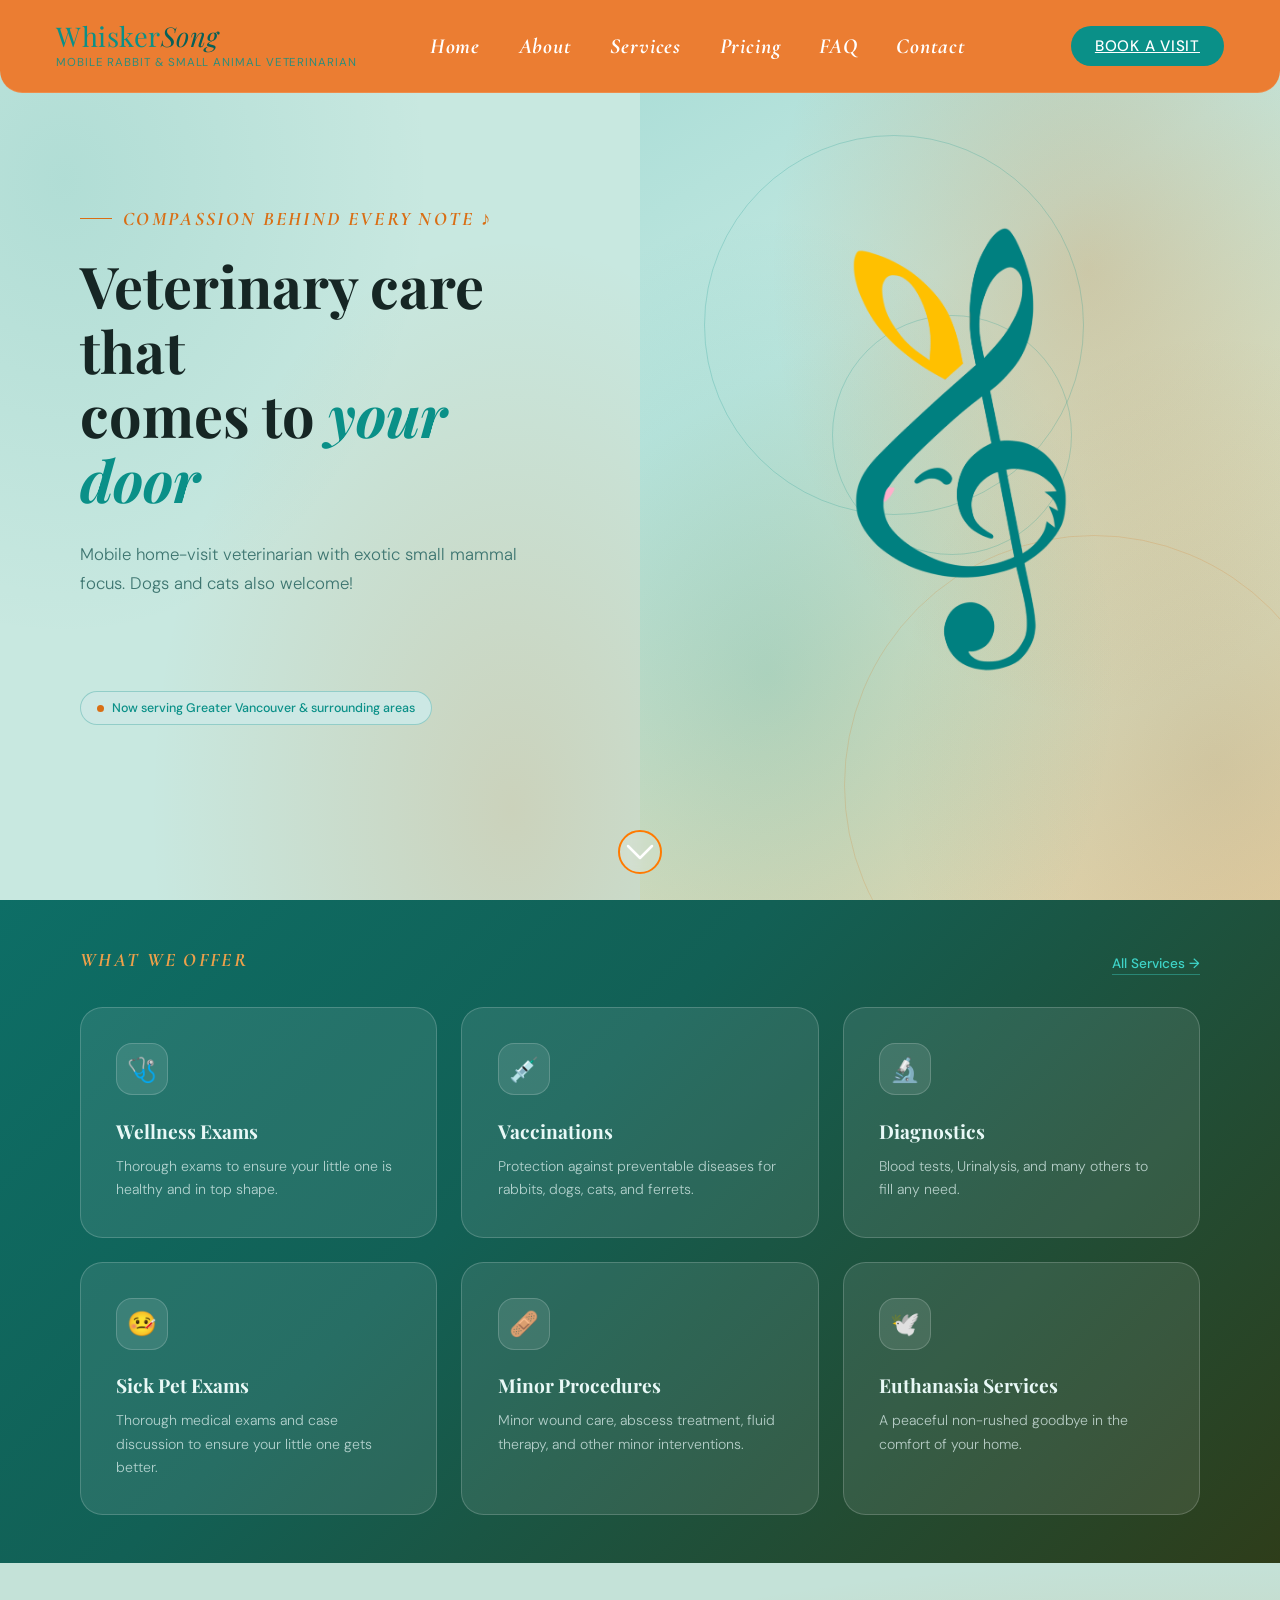
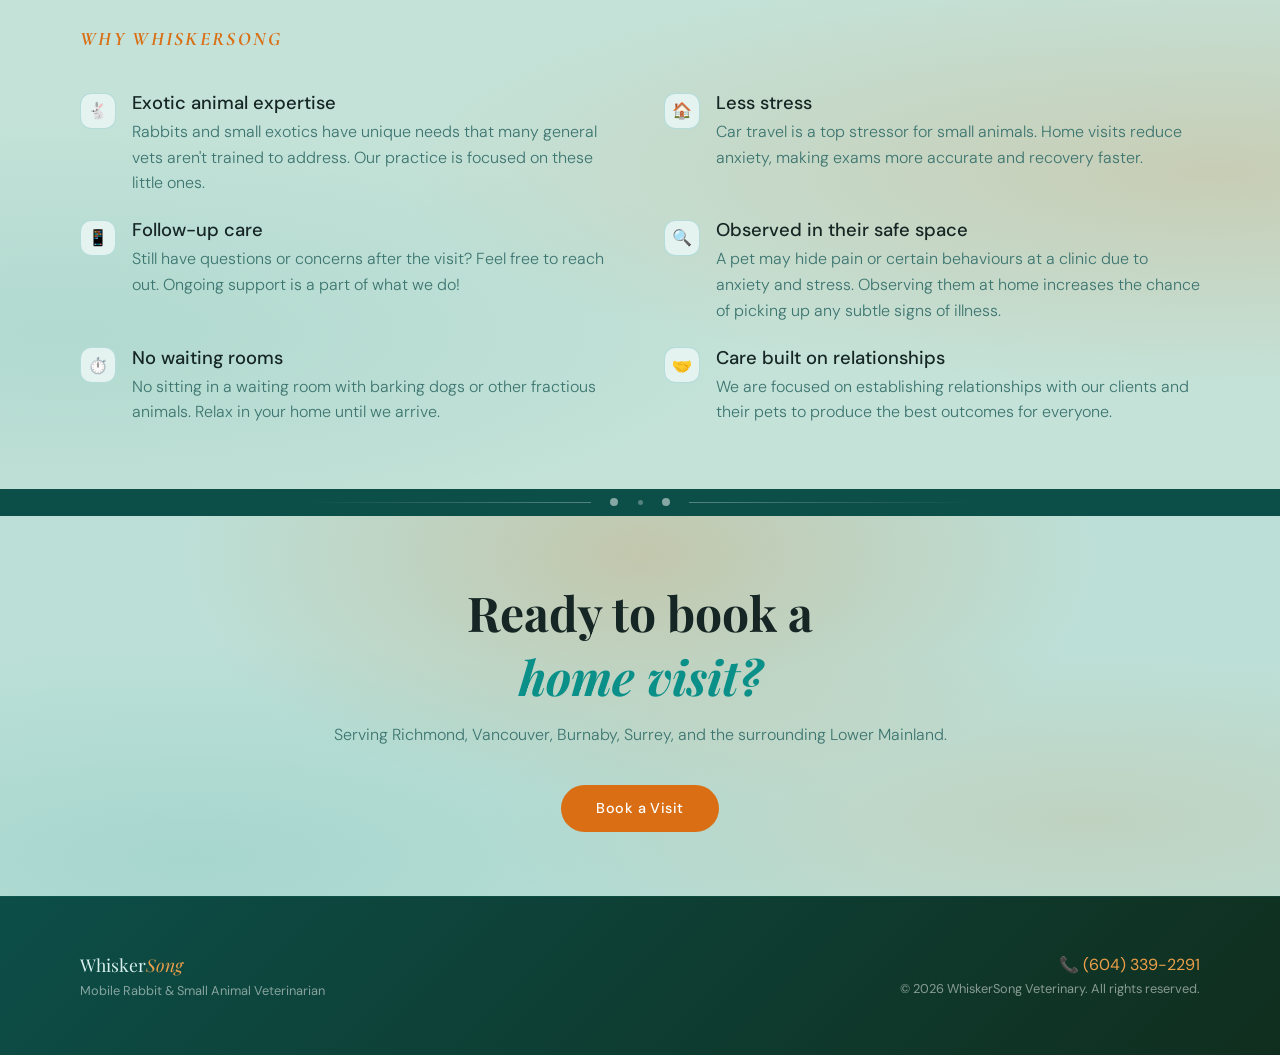
==== index.html @ e39fbe95 "Update index.html" ====
<!DOCTYPE html>
<html lang="en">
<head>
<meta charset="UTF-8">
<meta name="viewport" content="width=device-width, initial-scale=1.0">

<!-- Primary SEO -->
<title>WhiskerSong | Mobile Rabbit & Small Animal Veterinarian — Greater Vancouver, BC</title>
<meta name="description" content="WhiskerSong is a mobile veterinarian specializing in rabbits, guinea pigs, chinchillas, rats, hedgehogs, ferrets, and other small animals. Serving Richmond, Vancouver, Burnaby, Surrey, and the Lower Mainland. Home visit vet care — stress-free, compassionate, expert.">
<meta name="keywords" content="mobile vet Vancouver, rabbit vet Vancouver, small animal vet Richmond BC, exotic animal vet Lower Mainland, guinea pig vet, chinchilla vet, ferret vet, hedgehog vet, rat vet, home visit veterinarian BC, rabbit veterinarian Greater Vancouver, mobile exotic vet">
<meta name="author" content="WhiskerSong Veterinary">
<meta name="robots" content="index, follow">
<link rel="canonical" href="https://www.whiskersong.ca/">

<!-- Open Graph (Facebook, LinkedIn previews) -->
<meta property="og:type" content="website">
<meta property="og:url" content="https://www.whiskersong.ca/">
<meta property="og:title" content="WhiskerSong | Mobile Rabbit & Small Animal Veterinarian — Greater Vancouver">
<meta property="og:description" content="Compassionate home-visit vet care for rabbits, guinea pigs, chinchillas, rats, hedgehogs, ferrets, and more. Serving the Greater Vancouver area.">
<meta property="og:site_name" content="WhiskerSong Veterinary">
<meta property="og:locale" content="en_CA">

<!-- Twitter Card -->
<meta name="twitter:card" content="summary_large_image">
<meta name="twitter:title" content="WhiskerSong | Mobile Small Animal Vet — Vancouver BC">
<meta name="twitter:description" content="Home-visit veterinary care for rabbits, guinea pigs, chinchillas, hedgehogs, rats, ferrets and more. Serving Greater Vancouver.">

<!-- Geo targeting -->
<meta name="geo.region" content="CA-BC">
<meta name="geo.placename" content="Richmond, British Columbia">

<!-- Structured Data: Local Business -->
<script type="application/ld+json">
{
  "@context": "https://schema.org",
  "@type": "VeterinaryCare",
  "name": "WhiskerSong Mobile Rabbit and Small Animal Veterinarian",
  "description": "Mobile veterinary practice specializing in rabbits, guinea pigs, chinchillas, hedgehogs, rats, ferrets and other small exotic animals. Offering home visit wellness exams, vaccinations, diagnostics, sick pet exams, minor procedures, and euthanasia services across Greater Vancouver.",
  "url": "https://www.whiskersong.ca",
  "telephone": "+16045550192",
  "areaServed": [
    "Richmond, BC",
    "Vancouver, BC",
    "Burnaby, BC",
    "Surrey, BC",
    "Lower Mainland, BC"
  ],
  "address": {
    "@type": "PostalAddress",
    "addressLocality": "Richmond",
    "addressRegion": "BC",
    "addressCountry": "CA"
  },
  "openingHours": "Mo-Fr 09:00-17:00",
  "priceRange": "$$",
  "hasOfferCatalog": {
    "@type": "OfferCatalog",
    "name": "Veterinary Services",
    "itemListElement": [
      { "@type": "Offer", "itemOffered": { "@type": "Service", "name": "Wellness Exams" } },
      { "@type": "Offer", "itemOffered": { "@type": "Service", "name": "Vaccinations" } },
      { "@type": "Offer", "itemOffered": { "@type": "Service", "name": "Diagnostics" } },
      { "@type": "Offer", "itemOffered": { "@type": "Service", "name": "Sick Pet Exams" } },
      { "@type": "Offer", "itemOffered": { "@type": "Service", "name": "Minor Procedures" } },
      { "@type": "Offer", "itemOffered": { "@type": "Service", "name": "Euthanasia Services" } }
    ]
  }
}
</script>
<link href="https://fonts.googleapis.com/css2?family=Playfair+Display:ital,wght@0,400;0,600;1,400&family=DM+Sans:wght@300;400;500&family=Cormorant+Garamond:ital,wght@0,500;1,500&display=swap" rel="stylesheet">
<style>
  :root {
    --sage: #18b8ac;
    --sage-light: #3ed4c8;
    --sage-dark: #0a9088;
    --cream: #e4f2f0;
    --warm-white: #eef8f6;
    --sand: #cce8e4;
    --terra: #d96e14;
    --terra-light: #eda04a;
    --charcoal: #162624;
    --mid: #3d7570;
    --light-text: #6aadaa;
  }

  * { margin: 0; padding: 0; box-sizing: border-box; }
  html { scroll-behavior: smooth; }

  body {
    font-family: 'DM Sans', sans-serif;
    background: var(--warm-white);
    color: var(--charcoal);
    overflow-x: hidden;
  }
  section, footer { display: block; margin: 0; }

  /* ── WOODSY TEXTURE OVERLAY ── */
  body::before {
    content: '';
    position: fixed; inset: 0; z-index: 0; pointer-events: none;
    background-image:
      radial-gradient(ellipse at 15% 20%, rgba(101,72,28,0.06) 0%, transparent 45%),
      radial-gradient(ellipse at 85% 10%, rgba(10,144,136,0.07) 0%, transparent 40%),
      radial-gradient(ellipse at 70% 85%, rgba(101,72,28,0.07) 0%, transparent 45%),
      radial-gradient(ellipse at 5% 90%,  rgba(10,144,136,0.05) 0%, transparent 40%);
  }

  /* ── NAV ── */
  nav {
    position: fixed; top: 0; left: 0; right: 0; z-index: 100;
    display: flex; align-items: center; justify-content: space-between;
    flex-wrap: wrap; gap: 1rem;
    padding: 1.4rem 3.5rem;
    background: rgba(235,125,50,1.0);
    backdrop-filter: blur(14px);
    border-bottom: 1px solid rgba(255,255,255,0.12);
    border-radius: 0 0 1.4rem 1.4rem;
  }
  .nav-logo {
    font-family: 'Playfair Display', serif;
    font-size: 1.15rem; color: var(--sage-dark); letter-spacing: 0.02em;
  }
  .nav-logo span { color: var(--terra); font-style: italic; }
  .nav-links { display: flex; gap: 2.4rem; list-style: none; flex-wrap: wrap; margin-right: 2rem; }
  .nav-links a {
    text-decoration: none; font-size: 1.35rem; font-weight: 700;
    font-family: 'Cormorant Garamond', serif; font-style: italic;
    color: white; letter-spacing: 0.04em;
    transition: color 0.2s;
  }
  .nav-links a:hover { color: rgba(255,255,255,0.7); }
  .nav-cta {
    background: #0a9088; color: white;
    border: none; padding: 0.65rem 1.5rem; border-radius: 2rem;
    font-size: 0.95rem; font-weight: 500; letter-spacing: 0.05em;
    text-transform: uppercase; cursor: pointer; transition: background 0.2s;
  }
  .nav-cta:hover { background: #076058; }

  /* ── HERO ── */
  .hero {
    min-height: 100vh;
    display: grid; grid-template-columns: 1fr 1fr;
    position: relative; overflow: hidden;
  }

  .hero-left {
    display: flex; flex-direction: column; justify-content: center;
    padding: 5rem 4rem 3rem 5rem;
    position: relative; z-index: 2;
    background:
      radial-gradient(ellipse at 80% 90%, rgba(217,110,20,0.18) 0%, transparent 50%),
      radial-gradient(ellipse at 10% 20%, rgba(10,144,136,0.12) 0%, transparent 45%),
      #c8e8e0;
  }

  .eyebrow {
    font-size: 1.2rem; font-weight: 700; letter-spacing: 0.12em;
    font-family: 'Cormorant Garamond', serif; font-style: italic;
    text-transform: uppercase; color: var(--terra);
    margin-bottom: 1.4rem;
    display: inline-flex; align-items: center; gap: 0.7rem;
  }
  .eyebrow::before {
    content: ''; display: inline-block;
    width: 2rem; height: 1px; background: var(--terra);
    flex-shrink: 0;
  }

  h1 {
    font-family: 'Playfair Display', serif;
    font-size: clamp(2.8rem, 4.5vw, 4rem);
    line-height: 1.12; color: var(--charcoal); margin-bottom: 1.8rem;
  }
  h1 em { color: var(--sage-dark); font-style: italic; }

  .hero-desc {
    font-size: 1.05rem; line-height: 1.75;
    color: var(--mid); max-width: 440px; margin-bottom: 2.8rem; font-weight: 300;
  }

  .hero-actions { display: flex; gap: 1rem; align-items: center; }

  .btn-primary {
    background: var(--terra); color: white;
    padding: 0.9rem 2.2rem; border-radius: 2rem;
    font-size: 0.9rem; font-weight: 500; cursor: pointer;
    border: none; letter-spacing: 0.03em;
    transition: background 0.25s, transform 0.15s;
    text-decoration: none; display: inline-block;
  }
  .btn-primary:hover { background: var(--sage-dark); transform: translateY(-1px); }

  .btn-secondary {
    color: var(--sage-dark); font-size: 0.9rem; font-weight: 500;
    text-decoration: none; border-bottom: 1px solid var(--sage-light);
    padding-bottom: 2px; transition: color 0.2s, border-color 0.2s;
  }
  .btn-secondary:hover { color: var(--terra); border-color: var(--terra); }

  .hero-badge {
    display: inline-flex; align-items: center; gap: 0.5rem;
    background: var(--sand); border-radius: 2rem;
    border: 1px solid rgba(10,144,136,0.3);
    padding: 0.5rem 1rem; font-size: 0.78rem; font-weight: 500;
    color: var(--sage-dark); margin-top: 3rem; width: fit-content;
  }
  .badge-dot {
    width: 7px; height: 7px; background: var(--terra); border-radius: 50%;
    animation: pulse 2s infinite;
  }
  @keyframes pulse {
    0%,100% { opacity:1; transform: scale(1); }
    50% { opacity: 0.5; transform: scale(1.3); }
  }

  /* ── HERO RIGHT ── */
  .hero-right {
    position: relative;
    background: linear-gradient(150deg, #a8dcd6 0%, #c2e8e0 35%, #d8e0c4 65%, #e8d4a8 100%);
    overflow: hidden;
  }

  .hero-right::before {
    content: ''; position: absolute; inset: 0;
    background:
      radial-gradient(ellipse at 70% 30%, rgba(217,110,20,0.25) 0%, transparent 50%),
      radial-gradient(ellipse at 20% 75%, rgba(10,144,136,0.20) 0%, transparent 48%),
      radial-gradient(ellipse at 90% 85%, rgba(80,55,20,0.12) 0%, transparent 40%);
  }

  /* decorative circles */
  .deco-circle {
    position: absolute; border-radius: 50%;
    border: 1px solid rgba(10,144,136,0.22);
  }
  .deco-circle.c1 { width: 380px; height: 380px; top: 15%; left: 10%; }
  .deco-circle.c2 { width: 240px; height: 240px; top: 35%; left: 30%; }
  .deco-circle.c3 { width: 500px; height: 500px; bottom: -15%; right: -10%; border-color: rgba(217,110,20,0.18); }

  .hero-illustration {
    position: absolute; inset: 0;
    display: flex; align-items: center; justify-content: center; z-index: 2;
  }

  .rabbit-svg {
    width: 100%; max-width: 440px; height: auto;
    filter: drop-shadow(0 20px 40px rgba(101,72,28,0.18)) drop-shadow(0 0 60px rgba(10,144,136,0.18));
  }

  .hero-card {
    position: absolute; bottom: 2.5rem; right: 2.5rem; z-index: 5;
    background: rgba(238,248,246,0.88); backdrop-filter: blur(10px);
    border: 1px solid rgba(10,144,136,0.22);
    border-radius: 1.2rem; padding: 1.2rem 1.5rem;
    box-shadow: 0 8px 32px rgba(101,72,28,0.12);
    min-width: 200px;
  }
  .card-label { font-size: 0.7rem; text-transform: uppercase; letter-spacing: 0.12em; color: var(--light-text); margin-bottom: 0.4rem; }
  .card-value { font-family: 'Playfair Display', serif; font-size: 1.3rem; color: var(--charcoal); }
  .card-sub { font-size: 0.78rem; color: var(--mid); margin-top: 0.2rem; }

  /* ── SERVICES ── */
  .services {
    padding: 3rem 5rem;
    background: linear-gradient(135deg, #0d6e66 0%, #126055 40%, #2e3d1a 100%);
  }
  .section-header {
    display: flex; align-items: flex-end; justify-content: space-between; margin-bottom: 1.5rem;
  }
  .section-tag {
    font-size: 1.2rem; letter-spacing: 0.12em; text-transform: uppercase;
    font-family: 'Cormorant Garamond', serif; font-style: italic; font-weight: 700;
    color: var(--terra-light); margin-bottom: 0.7rem;
  }
  .section-title {
    font-family: 'Playfair Display', serif;
    font-size: 2.4rem; line-height: 1.2; color: #e8f8f6;
  }
  .section-title em { color: var(--sage-light); font-style: italic; }
  .section-link {
    color: var(--sage-light); font-size: 0.85rem; font-weight: 500;
    text-decoration: none; border-bottom: 1px solid rgba(62,212,200,0.4);
    padding-bottom: 2px; white-space: nowrap; margin-bottom: 0.5rem;
  }

  .services-grid { display: grid; grid-template-columns: repeat(3, 1fr); gap: 1.5rem; }

  .service-card {
    background: rgba(255,255,255,0.09); border-radius: 1.4rem; padding: 2.2rem;
    border: 1px solid rgba(255,255,255,0.18);
    transition: transform 0.25s, box-shadow 0.25s, border-color 0.25s;
    position: relative; overflow: hidden;
  }
  .service-card:hover { transform: translateY(-4px); box-shadow: 0 16px 40px rgba(0,0,0,0.2); border-color: rgba(255,255,255,0.3); }
  .service-card::after {
    content: ''; position: absolute; bottom: 0; left: 0; right: 0;
    height: 3px; background: linear-gradient(90deg, var(--sage-dark), var(--terra));
    transform: scaleX(0); transform-origin: left; transition: transform 0.3s;
  }
  .service-card:hover::after { transform: scaleX(1); }

  .service-icon {
    width: 52px; height: 52px; border-radius: 1rem;
    background: rgba(255,255,255,0.1); border: 1px solid rgba(255,255,255,0.18);
    display: flex; align-items: center; justify-content: center;
    margin-bottom: 1.4rem; font-size: 1.5rem;
  }
  .service-name { font-family: 'Playfair Display', serif; font-size: 1.2rem; margin-bottom: 0.7rem; color: #e8f8f6; }
  .service-desc { font-size: 0.88rem; line-height: 1.65; color: rgba(232,248,246,0.72); font-weight: 300; }

  /* ── WHY US ── */
  .why {
    padding: 4rem 5rem; display: block;
    background:
      radial-gradient(ellipse at 95% 40%, rgba(217,110,20,0.18) 0%, transparent 48%),
      radial-gradient(ellipse at 5% 70%,  rgba(10,144,136,0.10) 0%, transparent 42%),
      #c4e2d8;
  }
  .why-tag { color: var(--terra); }
  .why-points { list-style: none; margin-top: 2.5rem; display: grid; grid-template-columns: 1fr 1fr; gap: 1.4rem 3rem; }
  .why-point { display: flex; gap: 1rem; align-items: flex-start; }
  .point-icon {
    width: 36px; height: 36px; border-radius: 0.7rem;
    background: var(--cream); border: 1px solid rgba(10,144,136,0.22);
    display: flex; align-items: center; justify-content: center;
    font-size: 1rem; flex-shrink: 0; margin-top: 0.1rem;
  }
  .point-text h4 { font-size: 1.15rem; font-weight: 500; margin-bottom: 0.25rem; color: var(--charcoal); }
  .point-text p { font-size: 1rem; color: var(--mid); line-height: 1.6; font-weight: 300; }

  /* ── TESTIMONIAL ── */
  .testimonials {
    background: linear-gradient(135deg, #0d6e66 0%, #126055 40%, #2e3d1a 100%);
    padding: 6rem 5rem; color: white;
  }
  .testimonials .section-tag { color: var(--terra-light); }
  .testimonials .section-title { color: #e8f8f6; }

  .testimonial-grid { display: grid; grid-template-columns: repeat(3, 1fr); gap: 1.5rem; margin-top: 3.5rem; }

  .testimonial-card {
    background: rgba(255,255,255,0.09);
    border: 1px solid rgba(255,255,255,0.18);
    border-radius: 1.4rem; padding: 2rem;
    transition: background 0.2s, border-color 0.2s;
  }
  .testimonial-card:hover { background: rgba(255,255,255,0.14); border-color: rgba(255,255,255,0.28); }

  .stars { color: var(--terra-light); font-size: 0.9rem; margin-bottom: 1rem; letter-spacing: 2px; }
  .testimonial-text { font-size: 0.9rem; line-height: 1.75; color: rgba(232,248,246,0.78); font-weight: 300; margin-bottom: 1.5rem; font-style: italic; }
  .testimonial-author { font-size: 0.8rem; font-weight: 500; color: var(--sage-light); }
  .testimonial-pet { font-size: 0.75rem; color: rgba(255,255,255,0.38); margin-top: 0.2rem; }

  /* ── BOOKING CTA ── */
  .cta-section {
    padding: 4rem 5rem; text-align: center;
    background:
      radial-gradient(ellipse at 50% 10%,  rgba(217,110,20,0.22) 0%, transparent 52%),
      radial-gradient(ellipse at 15% 90%,  rgba(10,144,136,0.12) 0%, transparent 45%),
      radial-gradient(ellipse at 85% 80%,  rgba(217,110,20,0.12) 0%, transparent 40%),
      #bce0d8;
    position: relative; overflow: hidden;
  }
  .cta-section::before { display: none; }
  .cta-section::after  { display: none; }
  .cta-section h2 {
    font-family: 'Playfair Display', serif;
    font-size: 3rem; color: var(--charcoal);
    margin-bottom: 1rem; position: relative; z-index: 1;
  }
  .cta-section h2 em { color: var(--sage-dark); font-style: italic; }
  .cta-section p { color: var(--mid); font-size: 1rem; margin-bottom: 2.5rem; font-weight: 300; position: relative; z-index: 1; }
  .cta-buttons { display: flex; gap: 1rem; justify-content: center; align-items: center; position: relative; z-index: 1; }

  .btn-outline {
    border: 1.5px solid var(--sage-dark); color: var(--sage-dark);
    padding: 0.9rem 2.2rem; border-radius: 2rem;
    font-size: 0.9rem; font-weight: 500; cursor: pointer;
    background: transparent; letter-spacing: 0.03em;
    transition: all 0.25s; text-decoration: none; display: inline-block;
  }
  .btn-outline:hover { background: var(--sage-dark); color: white; }

  /* ── FOOTER ── */
  footer {
    background: linear-gradient(135deg, #0c4e48 0%, #102e1e 100%);
    color: rgba(255,255,255,0.5);
    padding: 3.5rem 5rem;
    display: flex; justify-content: space-between; align-items: center;
    border-top: 1px solid rgba(10,144,136,0.2);
  }
  .footer-brand { font-family: 'Playfair Display', serif; font-size: 1.1rem; color: #d8f0ee; margin-bottom: 0.4rem; }
  .footer-brand span { color: var(--terra-light); font-style: italic; }
  .footer-sub { font-size: 0.8rem; }
  .footer-links { display: flex; gap: 2rem; list-style: none; }
  .footer-links a { text-decoration: none; font-size: 0.82rem; color: rgba(255,255,255,0.4); transition: color 0.2s; }
  .footer-links a:hover { color: var(--sage-light); }
  .footer-right { text-align: right; font-size: 0.8rem; }
  .footer-phone { color: var(--terra-light); font-size: 1rem; margin-bottom: 0.3rem; }

  /* ── ANIMATIONS ── */
  .fade-up { opacity: 0; transform: translateY(24px); animation: fadeUp 0.7s ease forwards; }
  @keyframes fadeUp { to { opacity: 1; transform: translateY(0); } }
  .delay-1 { animation-delay: 0.1s; }
  .delay-2 { animation-delay: 0.25s; }
  .delay-3 { animation-delay: 0.4s; }
  .delay-4 { animation-delay: 0.55s; }
  .delay-5 { animation-delay: 0.7s; }
</style>
</head>
<body>

<!-- NAV -->
<nav role="navigation" aria-label="Main navigation">
  <div class="nav-logo">
    <div style="font-family:'Playfair Display',serif;font-size:1.7rem;color:#0a9088;letter-spacing:0.02em;line-height:1.1;">Whisker<span style="color:#076058;font-style:italic;">Song</span></div>
    <div style="font-family:'DM Sans',sans-serif;font-size:0.72rem;color:#0a9088;letter-spacing:0.08em;text-transform:uppercase;opacity:0.85;margin-top:0.15rem;">Mobile Rabbit & Small Animal Veterinarian</div>
  </div>
  <ul class="nav-links">
    <li><a href="https://whiskersong.com" target="_top">Home</a></li>
    <li><a href="https://whiskersong.com/about" target="_top">About</a></li>
    <li><a href="https://whiskersong.com/services" target="_top">Services</a></li>
    <li><a href="https://whiskersong.com/pricing" target="_top">Pricing</a></li>
    <li><a href="https://whiskersong.com/faq" target="_top">FAQ</a></li>
    <li><a href="https://whiskersong.com/contact" target="_top">Contact</a></li>
  </ul>
  <a href="https://whiskersong.com/bookvisit" target="_top" class="button nav-cta">Book a Visit</a>
</nav>

<!-- HERO -->
<main id="main-content">
<section class="hero" aria-label="Hero — Compassion behind every note">
  <div class="hero-left">
    <div class="eyebrow fade-up">Compassion behind every note ♪</div>
    <h1 class="fade-up delay-1">
      Veterinary care that<br>comes to <em>your door</em>
    </h1>
    <p class="hero-desc fade-up delay-2">
      Mobile home-visit veterinarian with exotic small mammal focus. Dogs and cats also welcome!
    </p>
    <div class="hero-badge fade-up delay-3">
      <span class="badge-dot"></span>
      Now serving Greater Vancouver & surrounding areas
    </div>
  </div>

  <div class="hero-right">
    <div class="deco-circle c1"></div>
    <div class="deco-circle c2"></div>
    <div class="deco-circle c3"></div>
    <div style="display: flex; width: 100%; height: 100%; justify-content: center; align-items: center">
      <img src="WhiskerSongLogo.png" style="position: absolute; height: 50vh; width: auto; min-height: 300px;"/>
    </div>
  </div>
</section>

<section class="services" aria-label="Our Services">
  <div class="section-header">
    <div>
      <div class="section-tag">What We Offer</div>
    </div>
    <a href="#" class="section-link">All Services →</a>
  </div>

  <div class="services-grid">
    <div class="service-card">
      <div class="service-icon">🩺</div>
      <h3 class="service-name">Wellness Exams</h3>
      <p class="service-desc">Thorough exams to ensure your little one is healthy and in top shape.</p>
    </div>
    <div class="service-card">
      <div class="service-icon">💉</div>
      <h3 class="service-name">Vaccinations</h3>
      <p class="service-desc">Protection against preventable diseases for rabbits, dogs, cats, and ferrets.</p>
    </div>
    <div class="service-card">
      <div class="service-icon">🔬</div>
      <h3 class="service-name">Diagnostics</h3>
      <p class="service-desc">Blood tests, Urinalysis, and many others to fill any need.</p>
    </div>
    <div class="service-card">
      <div class="service-icon">🤒</div>
      <h3 class="service-name">Sick Pet Exams</h3>
      <p class="service-desc">Thorough medical exams and case discussion to ensure your little one gets better.</p>
    </div>
    <div class="service-card">
      <div class="service-icon">🩹</div>
      <h3 class="service-name">Minor Procedures</h3>
      <p class="service-desc">Minor wound care, abscess treatment, fluid therapy, and other minor interventions.</p>
    </div>
    <div class="service-card">
      <div class="service-icon">🕊️</div>
      <h3 class="service-name">Euthanasia Services</h3>
      <p class="service-desc">A peaceful non-rushed goodbye in the comfort of your home.</p>
    </div>
  </div>
</section>

<!-- WHY US -->
<section class="why" aria-label="Why WhiskerSong">
  <div class="why-content">
    <div class="section-tag why-tag">Why WhiskerSong</div>
    <ul class="why-points">
      <li class="why-point">
        <div class="point-icon">🐇</div>
        <div class="point-text">
          <h4>Exotic animal expertise</h4>
          <p>Rabbits and small exotics have unique needs that many general vets aren't trained to address. Our practice is focused on these little ones.</p>
        </div>
      </li>
      <li class="why-point">
        <div class="point-icon">🏠</div>
        <div class="point-text">
          <h4>Less stress</h4>
          <p>Car travel is a top stressor for small animals. Home visits reduce anxiety, making exams more accurate and recovery faster.</p>
        </div>
      </li>
      <li class="why-point">
        <div class="point-icon">📱</div>
        <div class="point-text">
          <h4>Follow-up care</h4>
          <p>Still have questions or concerns after the visit? Feel free to reach out. Ongoing support is a part of what we do!</p>
        </div>
      </li>
      <li class="why-point">
        <div class="point-icon">🔍</div>
        <div class="point-text">
          <h4>Observed in their safe space</h4>
          <p>A pet may hide pain or certain behaviours at a clinic due to anxiety and stress. Observing them at home increases the chance of picking up any subtle signs of illness.</p>
        </div>
      </li>
      <li class="why-point">
        <div class="point-icon">⏱️</div>
        <div class="point-text">
          <h4>No waiting rooms</h4>
          <p>No sitting in a waiting room with barking dogs or other fractious animals. Relax in your home until we arrive.</p>
        </div>
      </li>
      <li class="why-point">
        <div class="point-icon">🤝</div>
        <div class="point-text">
          <h4>Care built on relationships</h4>
          <p>We are focused on establishing relationships with our clients and their pets to produce the best outcomes for everyone.</p>
        </div>
      </li>
    </ul>
  </div>
</section>

<div style="background:#0c4e48;padding:0.6rem 2rem;"><div style="display:flex;align-items:center;gap:1.2rem;max-width:680px;margin:0 auto;">
  <div style="flex:1;height:1px;background:linear-gradient(90deg,transparent,rgba(255,255,255,0.3));"></div>
  <div style="width:8px;height:8px;border-radius:50%;background:rgba(255,255,255,0.5);flex-shrink:0;"></div>
  <div style="width:5px;height:5px;border-radius:50%;background:rgba(255,255,255,0.3);flex-shrink:0;"></div>
  <div style="width:8px;height:8px;border-radius:50%;background:rgba(255,255,255,0.5);flex-shrink:0;"></div>
  <div style="flex:1;height:1px;background:linear-gradient(90deg,rgba(255,255,255,0.3),transparent);"></div>
</div></div>

<!-- CTA -->
<section class="cta-section" aria-label="Book a Visit">
  <h2>Ready to book a<br><em>home visit?</em></h2>
  <p>Serving Richmond, Vancouver, Burnaby, Surrey, and the surrounding Lower Mainland.</p>
  <div class="cta-buttons">
    <a href="https://whiskersong.com/bookvisit" target="_top" class="btn-primary">Book a Visit</a>
  </div>
</section>

<!-- FOOTER -->
</main>
<footer role="contentinfo" aria-label="Site footer">
  <div>
    <div class="footer-brand">Whisker<span>Song</span></div>
    <div class="footer-sub">Mobile Rabbit & Small Animal Veterinarian</div>
  </div>
  <div class="footer-right">
    <div class="footer-phone">📞 (604) 339-2291</div>
    <div>© 2026 WhiskerSong Veterinary. All rights reserved.</div>
  </div>
<!-- Scroll Down indicator -->
<div class="scroll-down" id="scrollDown" aria-label="Scroll down" role="button" tabindex="0" onclick="window.scrollBy({top: window.innerHeight * 0.8, behavior: 'smooth'})">
  <svg width="36" height="36" viewBox="0 0 36 36" fill="none" xmlns="http://www.w3.org/2000/svg">
    <polyline points="6,12 18,24 30,12" stroke="white" stroke-width="2.5" stroke-linecap="round" stroke-linejoin="round"/>
  </svg>
</div>

<!-- Scroll Up indicator -->
<div class="scroll-up" id="scrollUp" aria-label="Scroll to previous section" role="button" tabindex="0">
  <svg width="36" height="36" viewBox="0 0 36 36" fill="none" xmlns="http://www.w3.org/2000/svg">
    <polyline points="6,24 18,12 30,24" stroke="white" stroke-width="2.5" stroke-linecap="round" stroke-linejoin="round"/>
  </svg>
</div>

<style>
  .scroll-down, .scroll-up {
    position: fixed;
    left: 50%;
    transform: translateX(-50%);
    z-index: 200;
    cursor: pointer;
    width: 44px; height: 44px;
    display: flex; align-items: center; justify-content: center;
    border-radius: 50%;
    background: rgba(255,255,255,0.15);
    backdrop-filter: blur(6px);
    border: 2px solid #ff7a00;
    transition: opacity 0.4s ease, transform 0.3s ease, background 0.2s;
  }
  .scroll-down:hover, .scroll-up:hover {
    background: rgba(255,255,255,0.28);
    transform: translateX(-50%) scale(1.1);
  }
  .scroll-down { bottom: 1.6rem; animation: bobDown 2s ease-in-out infinite; }
  .scroll-up   { top: 5.5rem;   animation: bobUp   2s ease-in-out infinite; opacity: 0; pointer-events: none; border-color: #00d4c8; }

  .scroll-up.visible   { opacity: 1; pointer-events: auto; }
  .scroll-down.hidden  { opacity: 0; pointer-events: none; }

  @keyframes bobDown {
    0%, 100% { transform: translateX(-50%) translateY(0); }
    50%       { transform: translateX(-50%) translateY(5px); }
  }
  @keyframes bobUp {
    0%, 100% { transform: translateX(-50%) translateY(0); }
    50%       { transform: translateX(-50%) translateY(-5px); }
  }
</style>

<script>
  const scrollDown = document.getElementById('scrollDown');
  const scrollUp   = document.getElementById('scrollUp');

  const sections = Array.from(document.querySelectorAll('section, footer'));

  function getPreviousSection() {
    // Find sections whose tops are at least 80px above current scroll position
    // (80px threshold avoids snapping to the section you're already at the top of)
    const threshold = window.scrollY - 80;
    const above = sections.filter(s => s.offsetTop < threshold);
    return above.length ? above[above.length - 1] : null;
  }

  scrollUp.addEventListener('click', () => {
    const prev = getPreviousSection();
    if (prev) {
      window.scrollTo({ top: prev.offsetTop, behavior: 'smooth' });
    } else {
      window.scrollTo({ top: 0, behavior: 'smooth' });
    }
  });

  window.addEventListener('scroll', () => {
    const scrolled = window.scrollY;
    const maxScroll = document.body.scrollHeight - window.innerHeight;

    if (scrolled > 120) {
      scrollUp.classList.add('visible');
    } else {
      scrollUp.classList.remove('visible');
    }

    if (scrolled >= maxScroll - 60) {
      scrollDown.classList.add('hidden');
    } else {
      scrollDown.classList.remove('hidden');
    }
  });
</script>

</body>
</html>
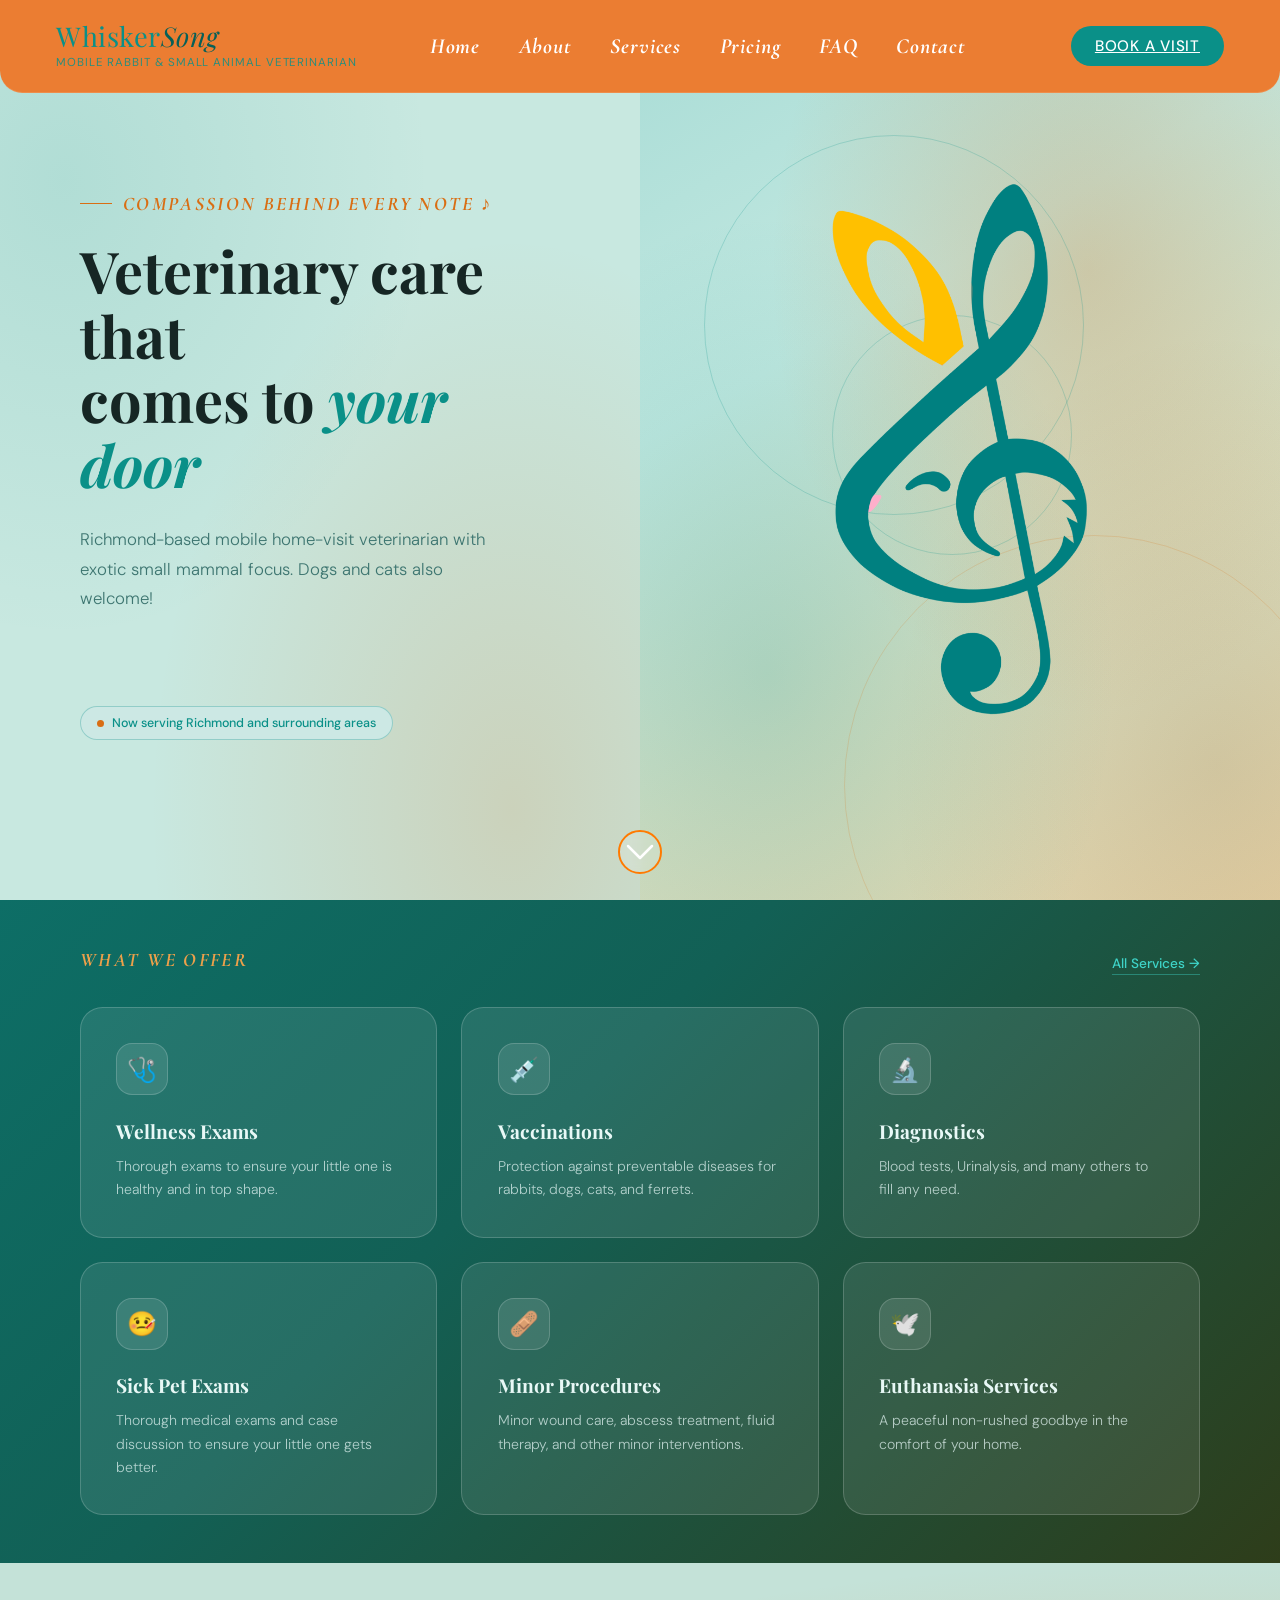
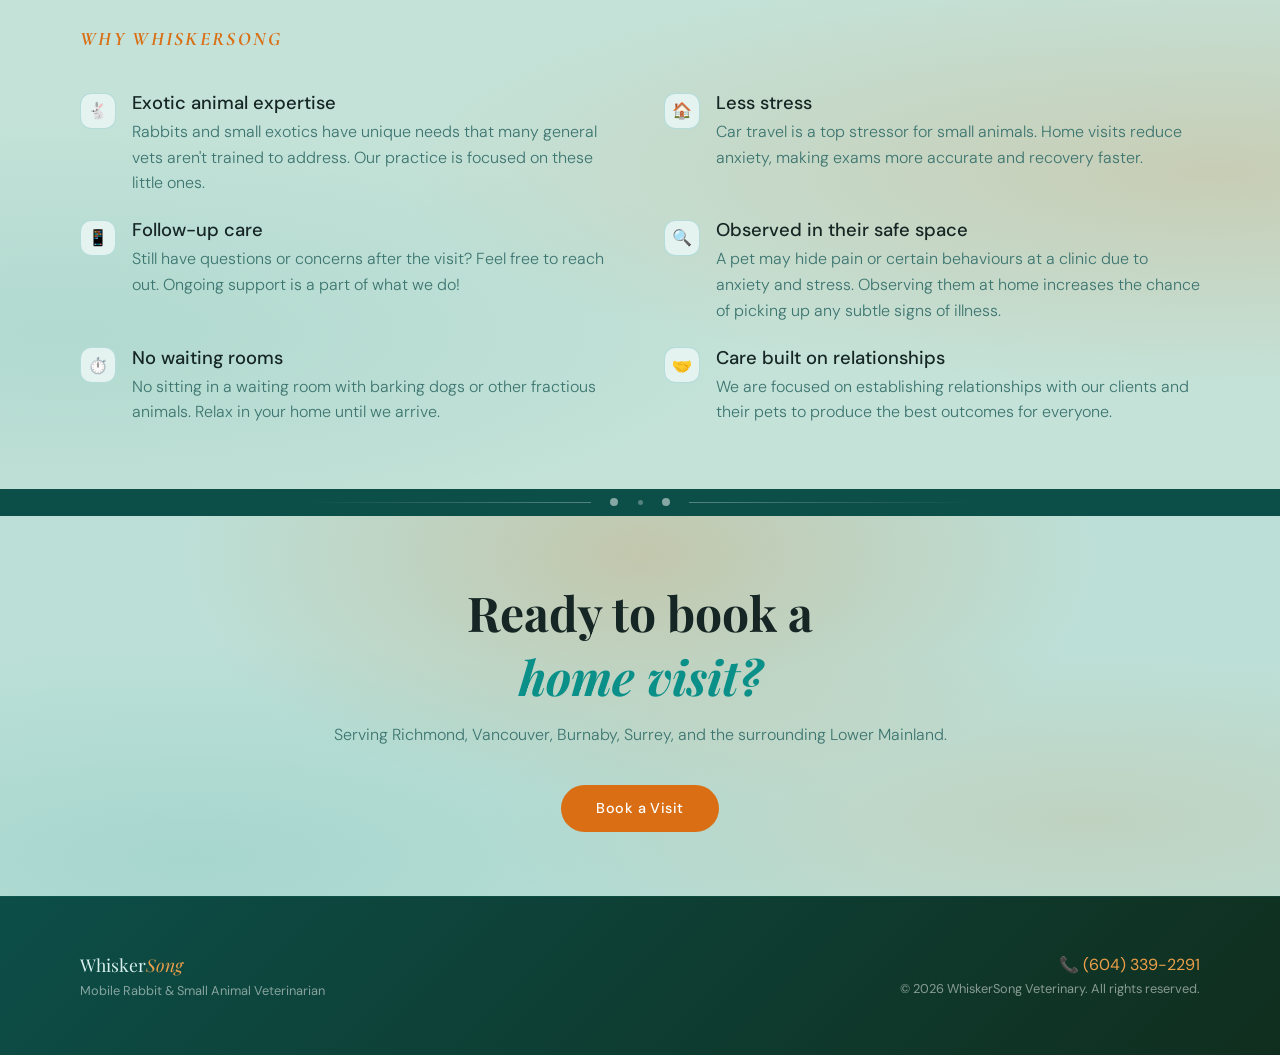
==== commit cc5fbe7a: "Update index.html" ====
--- a/index.html
+++ b/index.html
@@ -437,11 +437,11 @@
       Veterinary care that<br>comes to <em>your door</em>
     </h1>
     <p class="hero-desc fade-up delay-2">
-      Mobile home-visit veterinarian with exotic small mammal focus. Dogs and cats also welcome!
+      Richmond-based mobile home-visit veterinarian with exotic small mammal focus. Dogs and cats also welcome!
     </p>
     <div class="hero-badge fade-up delay-3">
       <span class="badge-dot"></span>
-      Now serving Greater Vancouver & surrounding areas
+      Now serving Richmond and surrounding areas
     </div>
   </div>
 
@@ -450,7 +450,7 @@
     <div class="deco-circle c2"></div>
     <div class="deco-circle c3"></div>
     <div style="display: flex; width: 100%; height: 100%; justify-content: center; align-items: center">
-      <img src="WhiskerSongLogo.png" style="position: absolute; height: 50vh; width: auto; min-height: 300px;"/>
+      <img src="WhiskerSongLogo.png" style="position: absolute; height: 60vh; width: auto; min-height: 300px;"/>
     </div>
   </div>
 </section>
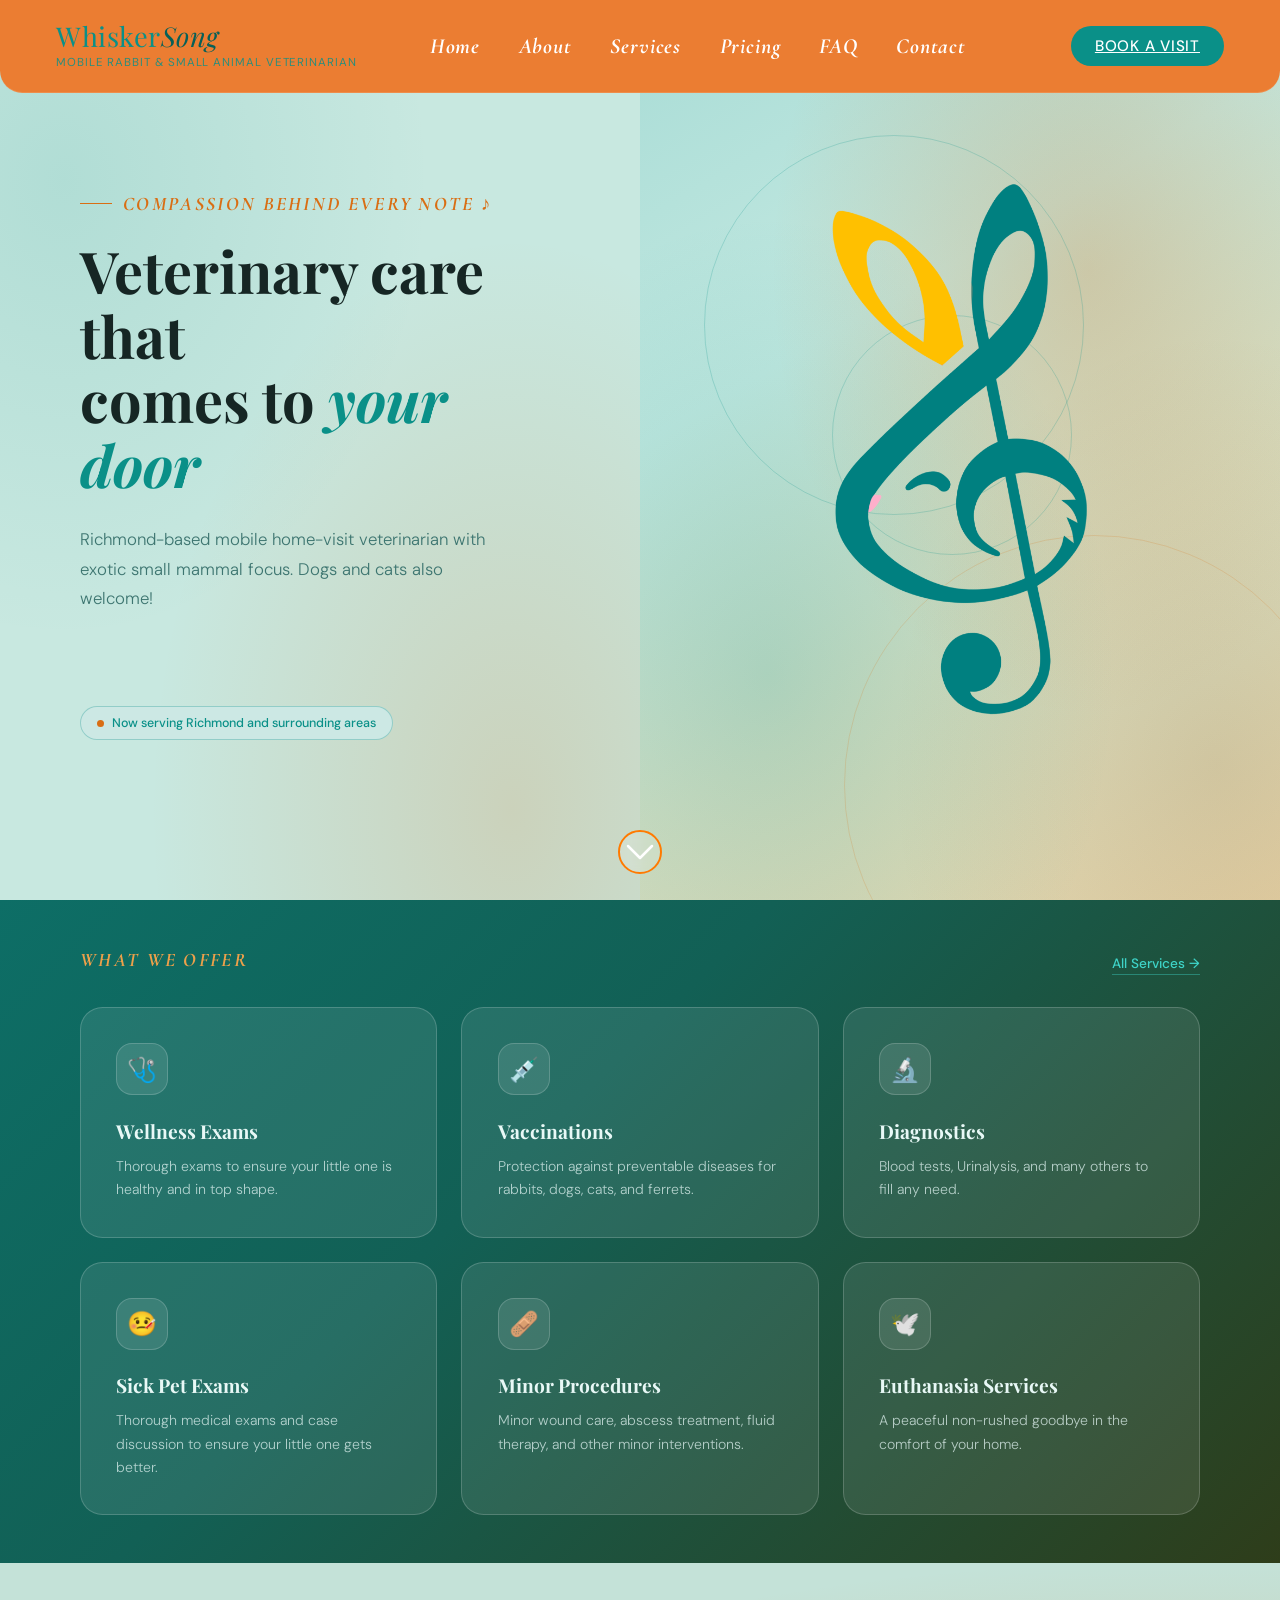
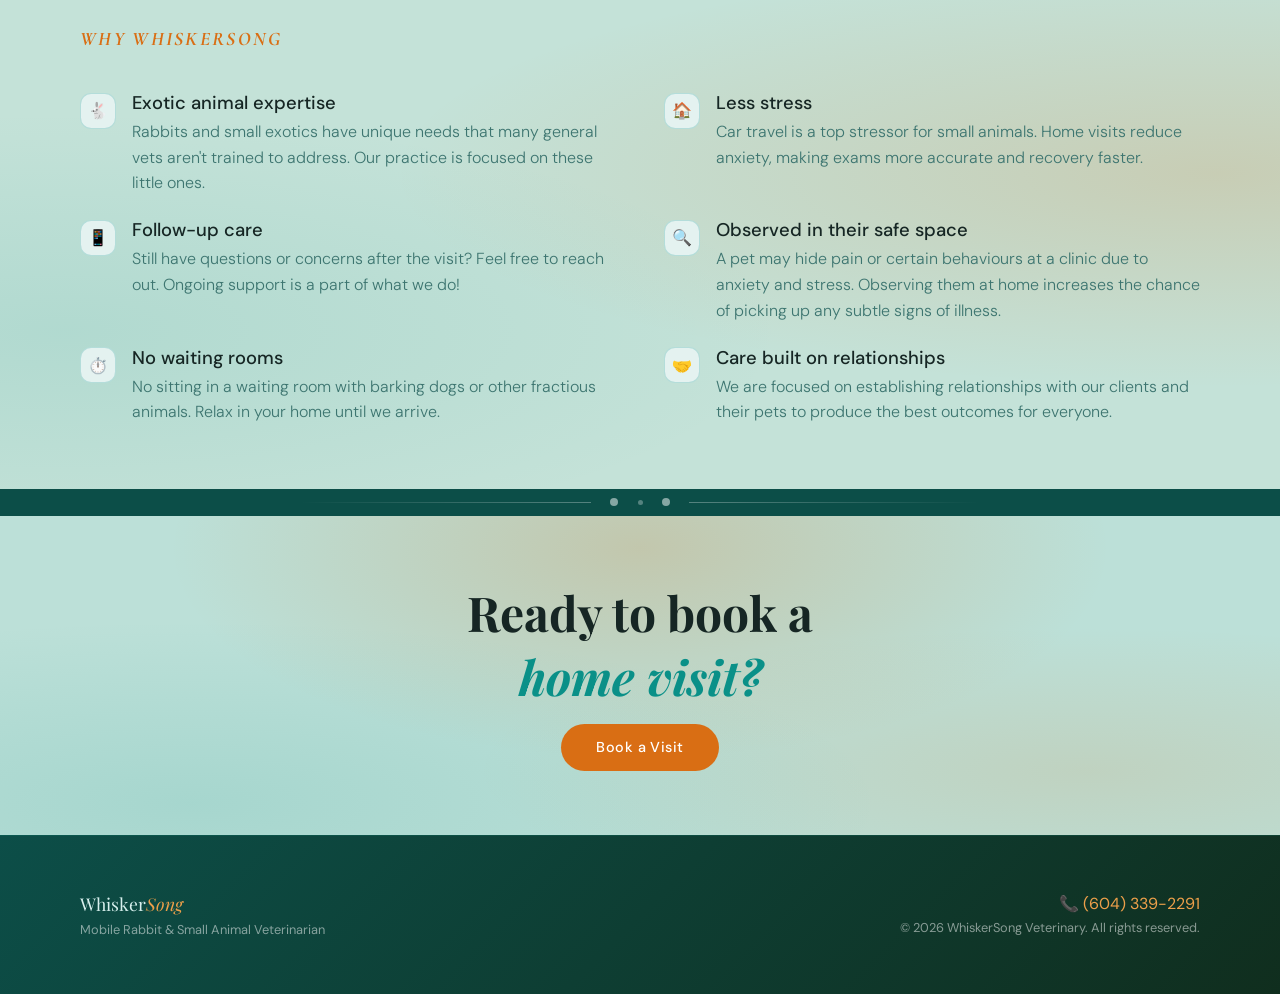
==== commit 63e44d5c: "Update index.html" ====
--- a/index.html
+++ b/index.html
@@ -559,7 +559,6 @@
 <!-- CTA -->
 <section class="cta-section" aria-label="Book a Visit">
   <h2>Ready to book a<br><em>home visit?</em></h2>
-  <p>Serving Richmond, Vancouver, Burnaby, Surrey, and the surrounding Lower Mainland.</p>
   <div class="cta-buttons">
     <a href="https://whiskersong.com/bookvisit" target="_top" class="btn-primary">Book a Visit</a>
   </div>
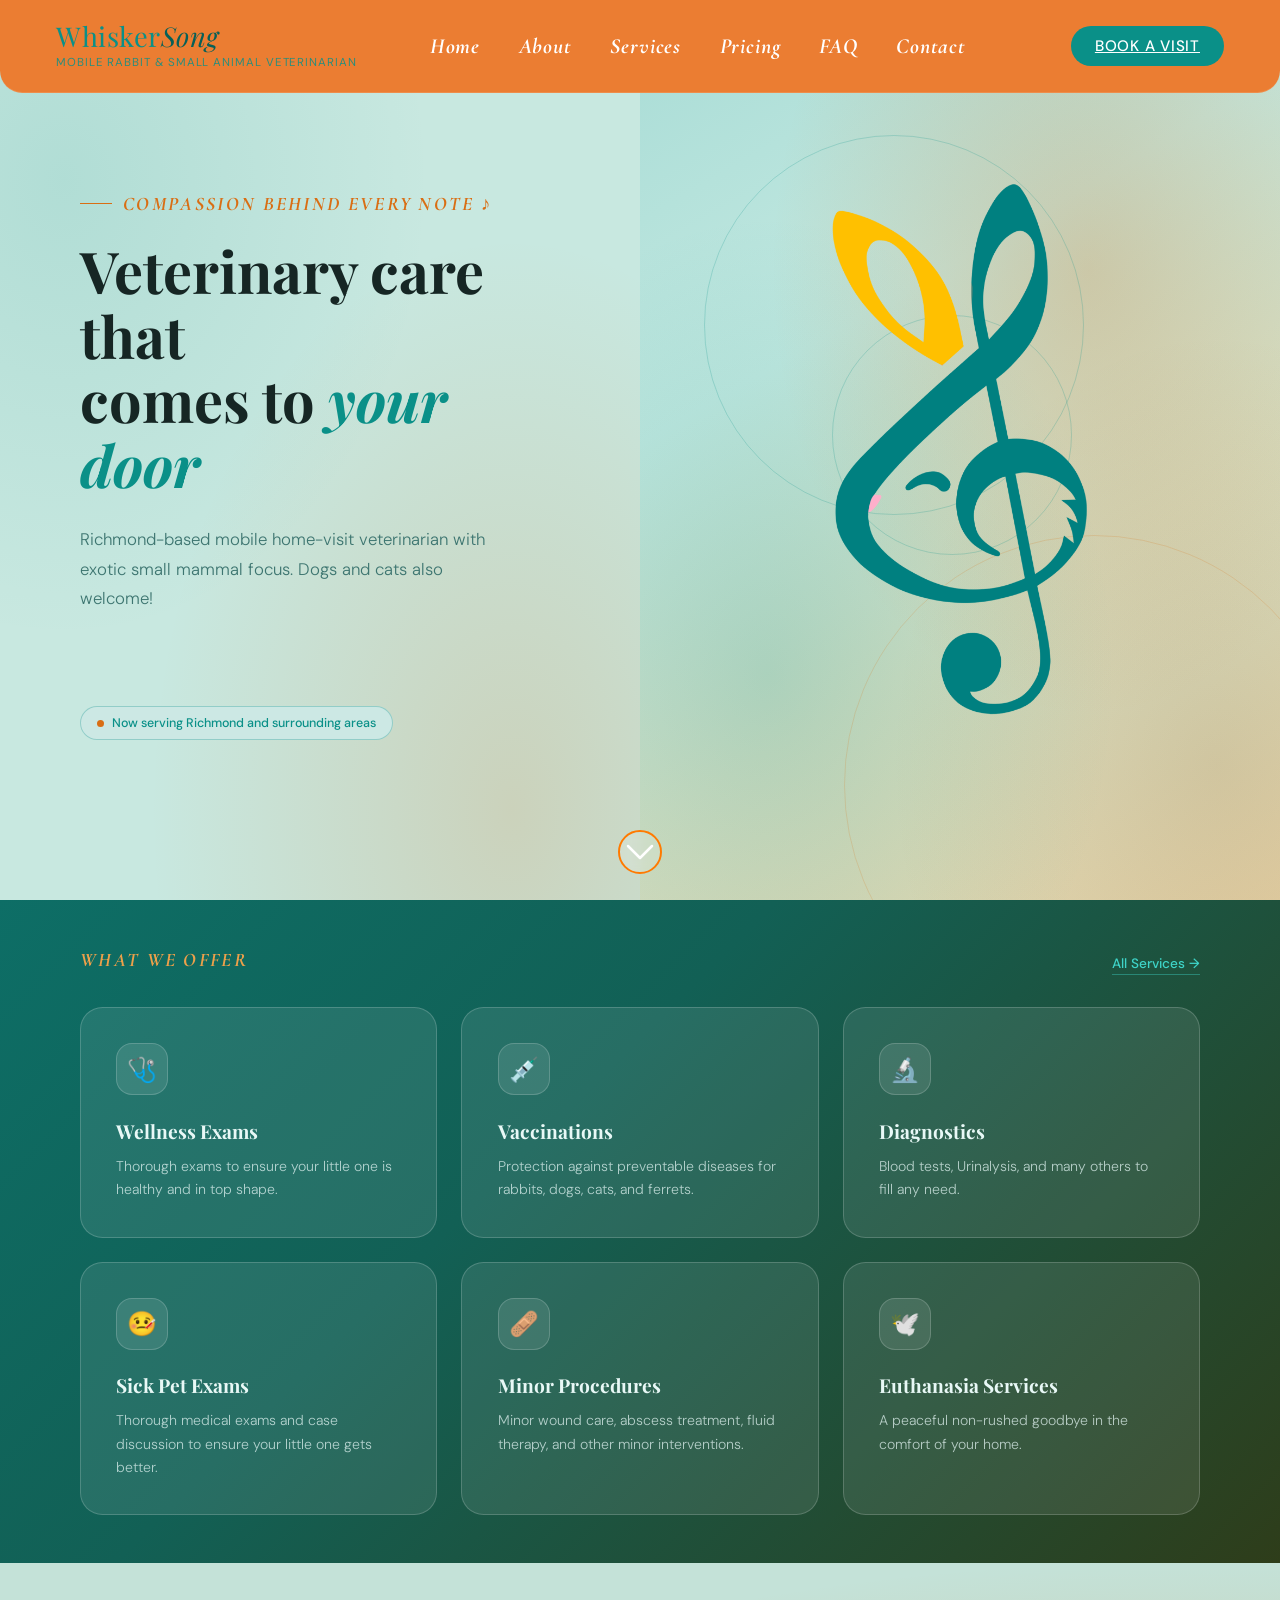
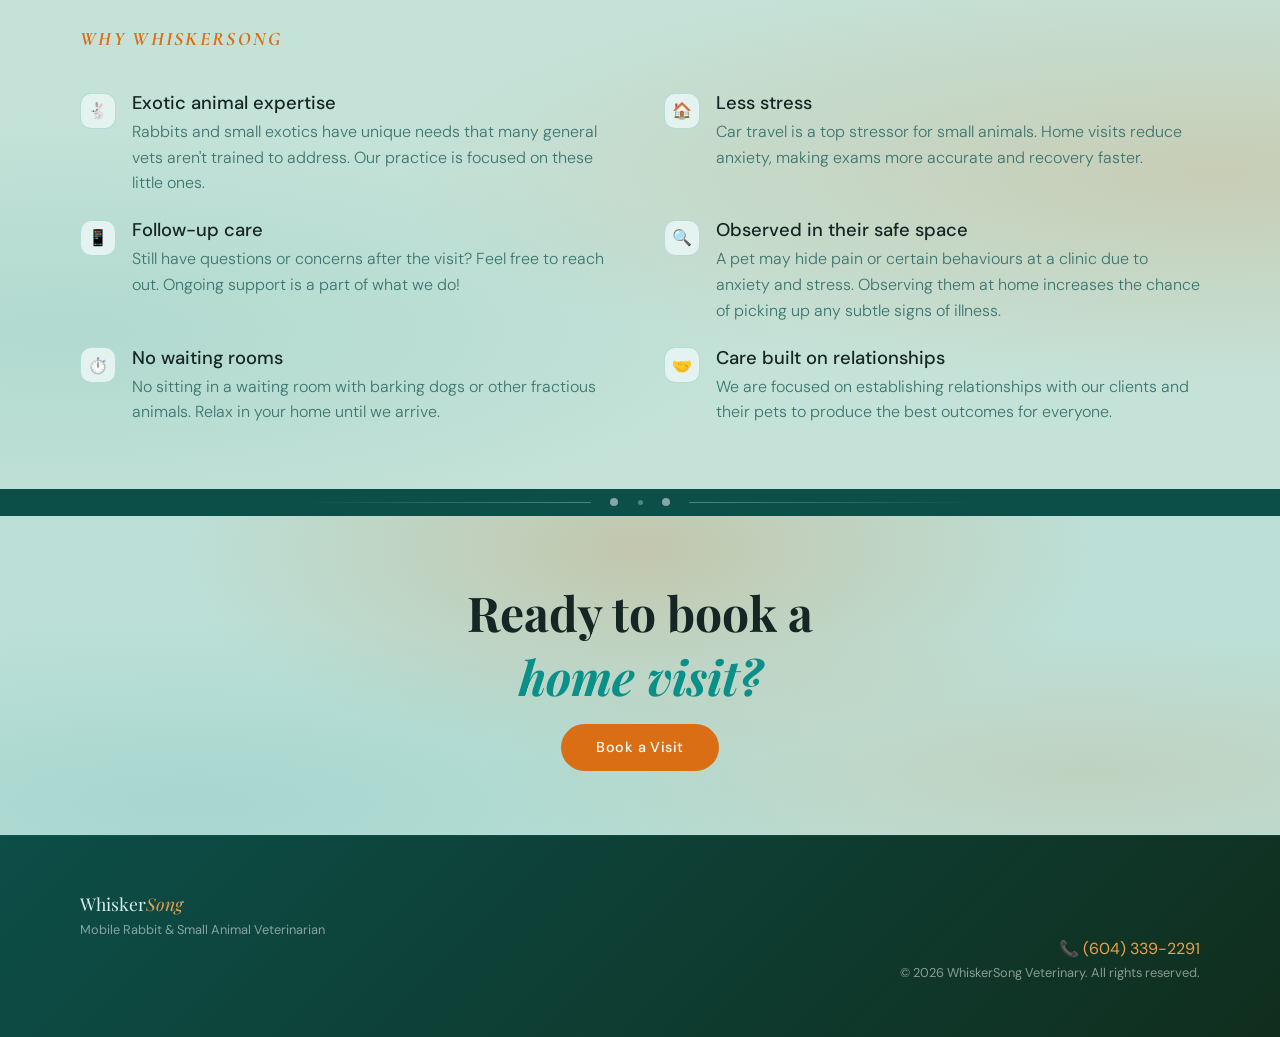
==== commit 0eadd4f9: "Add files via upload" ====
--- a/index.html
+++ b/index.html
@@ -68,83 +68,18 @@
 }
 </script>
 <link href="https://fonts.googleapis.com/css2?family=Playfair+Display:ital,wght@0,400;0,600;1,400&family=DM+Sans:wght@300;400;500&family=Cormorant+Garamond:ital,wght@0,500;1,500&display=swap" rel="stylesheet">
+<link rel="stylesheet" href="styles.css">
 <style>
-  :root {
-    --sage: #18b8ac;
-    --sage-light: #3ed4c8;
-    --sage-dark: #0a9088;
-    --cream: #e4f2f0;
-    --warm-white: #eef8f6;
-    --sand: #cce8e4;
-    --terra: #d96e14;
-    --terra-light: #eda04a;
-    --charcoal: #162624;
-    --mid: #3d7570;
-    --light-text: #6aadaa;
-  }
-
-  * { margin: 0; padding: 0; box-sizing: border-box; }
-  html { scroll-behavior: smooth; }
-
-  body {
-    font-family: 'DM Sans', sans-serif;
-    background: var(--warm-white);
-    color: var(--charcoal);
-    overflow-x: hidden;
-  }
-  section, footer { display: block; margin: 0; }
-
-  /* ── WOODSY TEXTURE OVERLAY ── */
-  body::before {
-    content: '';
-    position: fixed; inset: 0; z-index: 0; pointer-events: none;
-    background-image:
-      radial-gradient(ellipse at 15% 20%, rgba(101,72,28,0.06) 0%, transparent 45%),
-      radial-gradient(ellipse at 85% 10%, rgba(10,144,136,0.07) 0%, transparent 40%),
-      radial-gradient(ellipse at 70% 85%, rgba(101,72,28,0.07) 0%, transparent 45%),
-      radial-gradient(ellipse at 5% 90%,  rgba(10,144,136,0.05) 0%, transparent 40%);
-  }
-
-  /* ── NAV ── */
-  nav {
-    position: fixed; top: 0; left: 0; right: 0; z-index: 100;
-    display: flex; align-items: center; justify-content: space-between;
-    flex-wrap: wrap; gap: 1rem;
-    padding: 1.4rem 3.5rem;
-    background: rgba(235,125,50,1.0);
-    backdrop-filter: blur(14px);
-    border-bottom: 1px solid rgba(255,255,255,0.12);
-    border-radius: 0 0 1.4rem 1.4rem;
-  }
-  .nav-logo {
-    font-family: 'Playfair Display', serif;
-    font-size: 1.15rem; color: var(--sage-dark); letter-spacing: 0.02em;
-  }
-  .nav-logo span { color: var(--terra); font-style: italic; }
-  .nav-links { display: flex; gap: 2.4rem; list-style: none; flex-wrap: wrap; margin-right: 2rem; }
-  .nav-links a {
-    text-decoration: none; font-size: 1.35rem; font-weight: 700;
-    font-family: 'Cormorant Garamond', serif; font-style: italic;
-    color: white; letter-spacing: 0.04em;
-    transition: color 0.2s;
-  }
-  .nav-links a:hover { color: rgba(255,255,255,0.7); }
-  .nav-cta {
-    background: #0a9088; color: white;
-    border: none; padding: 0.65rem 1.5rem; border-radius: 2rem;
-    font-size: 0.95rem; font-weight: 500; letter-spacing: 0.05em;
-    text-transform: uppercase; cursor: pointer; transition: background 0.2s;
-  }
-  .nav-cta:hover { background: #076058; }
-
-  /* ── HERO ── */
+section, footer { display: block; margin: 0; }
+
+/* ── HERO ── */
   .hero {
     min-height: 100vh;
     display: grid; grid-template-columns: 1fr 1fr;
     position: relative; overflow: hidden;
   }
 
-  .hero-left {
+.hero-left {
     display: flex; flex-direction: column; justify-content: center;
     padding: 5rem 4rem 3rem 5rem;
     position: relative; z-index: 2;
@@ -154,74 +89,64 @@
       #c8e8e0;
   }
 
-  .eyebrow {
+.eyebrow {
     font-size: 1.2rem; font-weight: 700; letter-spacing: 0.12em;
     font-family: 'Cormorant Garamond', serif; font-style: italic;
     text-transform: uppercase; color: var(--terra);
     margin-bottom: 1.4rem;
     display: inline-flex; align-items: center; gap: 0.7rem;
   }
-  .eyebrow::before {
+
+.eyebrow::before {
     content: ''; display: inline-block;
     width: 2rem; height: 1px; background: var(--terra);
     flex-shrink: 0;
   }
 
-  h1 {
+h1 {
     font-family: 'Playfair Display', serif;
     font-size: clamp(2.8rem, 4.5vw, 4rem);
     line-height: 1.12; color: var(--charcoal); margin-bottom: 1.8rem;
   }
-  h1 em { color: var(--sage-dark); font-style: italic; }
-
-  .hero-desc {
+
+h1 em { color: var(--sage-dark); font-style: italic; }
+
+.hero-desc {
     font-size: 1.05rem; line-height: 1.75;
     color: var(--mid); max-width: 440px; margin-bottom: 2.8rem; font-weight: 300;
   }
 
-  .hero-actions { display: flex; gap: 1rem; align-items: center; }
-
-  .btn-primary {
-    background: var(--terra); color: white;
-    padding: 0.9rem 2.2rem; border-radius: 2rem;
-    font-size: 0.9rem; font-weight: 500; cursor: pointer;
-    border: none; letter-spacing: 0.03em;
-    transition: background 0.25s, transform 0.15s;
-    text-decoration: none; display: inline-block;
-  }
-  .btn-primary:hover { background: var(--sage-dark); transform: translateY(-1px); }
-
-  .btn-secondary {
+.hero-actions { display: flex; gap: 1rem; align-items: center; }
+
+.btn-secondary {
     color: var(--sage-dark); font-size: 0.9rem; font-weight: 500;
     text-decoration: none; border-bottom: 1px solid var(--sage-light);
     padding-bottom: 2px; transition: color 0.2s, border-color 0.2s;
   }
-  .btn-secondary:hover { color: var(--terra); border-color: var(--terra); }
-
-  .hero-badge {
+
+.btn-secondary:hover { color: var(--terra); border-color: var(--terra); }
+
+.hero-badge {
     display: inline-flex; align-items: center; gap: 0.5rem;
     background: var(--sand); border-radius: 2rem;
     border: 1px solid rgba(10,144,136,0.3);
     padding: 0.5rem 1rem; font-size: 0.78rem; font-weight: 500;
     color: var(--sage-dark); margin-top: 3rem; width: fit-content;
   }
-  .badge-dot {
+
+.badge-dot {
     width: 7px; height: 7px; background: var(--terra); border-radius: 50%;
     animation: pulse 2s infinite;
   }
-  @keyframes pulse {
-    0%,100% { opacity:1; transform: scale(1); }
-    50% { opacity: 0.5; transform: scale(1.3); }
-  }
-
-  /* ── HERO RIGHT ── */
+
+/* ── HERO RIGHT ── */
   .hero-right {
     position: relative;
     background: linear-gradient(150deg, #a8dcd6 0%, #c2e8e0 35%, #d8e0c4 65%, #e8d4a8 100%);
     overflow: hidden;
   }
 
-  .hero-right::before {
+.hero-right::before {
     content: ''; position: absolute; inset: 0;
     background:
       radial-gradient(ellipse at 70% 30%, rgba(217,110,20,0.25) 0%, transparent 50%),
@@ -229,26 +154,29 @@
       radial-gradient(ellipse at 90% 85%, rgba(80,55,20,0.12) 0%, transparent 40%);
   }
 
-  /* decorative circles */
+/* decorative circles */
   .deco-circle {
     position: absolute; border-radius: 50%;
     border: 1px solid rgba(10,144,136,0.22);
   }
-  .deco-circle.c1 { width: 380px; height: 380px; top: 15%; left: 10%; }
-  .deco-circle.c2 { width: 240px; height: 240px; top: 35%; left: 30%; }
-  .deco-circle.c3 { width: 500px; height: 500px; bottom: -15%; right: -10%; border-color: rgba(217,110,20,0.18); }
-
-  .hero-illustration {
+
+.deco-circle.c1 { width: 380px; height: 380px; top: 15%; left: 10%; }
+
+.deco-circle.c2 { width: 240px; height: 240px; top: 35%; left: 30%; }
+
+.deco-circle.c3 { width: 500px; height: 500px; bottom: -15%; right: -10%; border-color: rgba(217,110,20,0.18); }
+
+.hero-illustration {
     position: absolute; inset: 0;
     display: flex; align-items: center; justify-content: center; z-index: 2;
   }
 
-  .rabbit-svg {
+.rabbit-svg {
     width: 100%; max-width: 440px; height: auto;
     filter: drop-shadow(0 20px 40px rgba(101,72,28,0.18)) drop-shadow(0 0 60px rgba(10,144,136,0.18));
   }
 
-  .hero-card {
+.hero-card {
     position: absolute; bottom: 2.5rem; right: 2.5rem; z-index: 5;
     background: rgba(238,248,246,0.88); backdrop-filter: blur(10px);
     border: 1px solid rgba(10,144,136,0.22);
@@ -256,60 +184,73 @@
     box-shadow: 0 8px 32px rgba(101,72,28,0.12);
     min-width: 200px;
   }
-  .card-label { font-size: 0.7rem; text-transform: uppercase; letter-spacing: 0.12em; color: var(--light-text); margin-bottom: 0.4rem; }
-  .card-value { font-family: 'Playfair Display', serif; font-size: 1.3rem; color: var(--charcoal); }
-  .card-sub { font-size: 0.78rem; color: var(--mid); margin-top: 0.2rem; }
-
-  /* ── SERVICES ── */
+
+.card-label { font-size: 0.7rem; text-transform: uppercase; letter-spacing: 0.12em; color: var(--light-text); margin-bottom: 0.4rem; }
+
+.card-value { font-family: 'Playfair Display', serif; font-size: 1.3rem; color: var(--charcoal); }
+
+.card-sub { font-size: 0.78rem; color: var(--mid); margin-top: 0.2rem; }
+
+/* ── SERVICES ── */
   .services {
     padding: 3rem 5rem;
     background: linear-gradient(135deg, #0d6e66 0%, #126055 40%, #2e3d1a 100%);
   }
-  .section-header {
+
+.section-header {
     display: flex; align-items: flex-end; justify-content: space-between; margin-bottom: 1.5rem;
   }
-  .section-tag {
+
+.section-tag {
     font-size: 1.2rem; letter-spacing: 0.12em; text-transform: uppercase;
     font-family: 'Cormorant Garamond', serif; font-style: italic; font-weight: 700;
     color: var(--terra-light); margin-bottom: 0.7rem;
   }
-  .section-title {
+
+.section-title {
     font-family: 'Playfair Display', serif;
     font-size: 2.4rem; line-height: 1.2; color: #e8f8f6;
   }
-  .section-title em { color: var(--sage-light); font-style: italic; }
-  .section-link {
+
+.section-title em { color: var(--sage-light); font-style: italic; }
+
+.section-link {
     color: var(--sage-light); font-size: 0.85rem; font-weight: 500;
     text-decoration: none; border-bottom: 1px solid rgba(62,212,200,0.4);
     padding-bottom: 2px; white-space: nowrap; margin-bottom: 0.5rem;
   }
 
-  .services-grid { display: grid; grid-template-columns: repeat(3, 1fr); gap: 1.5rem; }
-
-  .service-card {
+.services-grid { display: grid; grid-template-columns: repeat(3, 1fr); gap: 1.5rem; }
+
+.service-card {
     background: rgba(255,255,255,0.09); border-radius: 1.4rem; padding: 2.2rem;
     border: 1px solid rgba(255,255,255,0.18);
     transition: transform 0.25s, box-shadow 0.25s, border-color 0.25s;
     position: relative; overflow: hidden;
   }
-  .service-card:hover { transform: translateY(-4px); box-shadow: 0 16px 40px rgba(0,0,0,0.2); border-color: rgba(255,255,255,0.3); }
-  .service-card::after {
+
+.service-card:hover { transform: translateY(-4px); box-shadow: 0 16px 40px rgba(0,0,0,0.2); border-color: rgba(255,255,255,0.3); }
+
+.service-card::after {
     content: ''; position: absolute; bottom: 0; left: 0; right: 0;
     height: 3px; background: linear-gradient(90deg, var(--sage-dark), var(--terra));
     transform: scaleX(0); transform-origin: left; transition: transform 0.3s;
   }
-  .service-card:hover::after { transform: scaleX(1); }
-
-  .service-icon {
+
+.service-card:hover::after { transform: scaleX(1); }
+
+.service-icon {
     width: 52px; height: 52px; border-radius: 1rem;
     background: rgba(255,255,255,0.1); border: 1px solid rgba(255,255,255,0.18);
     display: flex; align-items: center; justify-content: center;
     margin-bottom: 1.4rem; font-size: 1.5rem;
   }
-  .service-name { font-family: 'Playfair Display', serif; font-size: 1.2rem; margin-bottom: 0.7rem; color: #e8f8f6; }
-  .service-desc { font-size: 0.88rem; line-height: 1.65; color: rgba(232,248,246,0.72); font-weight: 300; }
-
-  /* ── WHY US ── */
+
+.service-name { font-family: 'Playfair Display', serif; font-size: 1.2rem; margin-bottom: 0.7rem; color: #e8f8f6; }
+
+.service-desc { font-size: 0.88rem; line-height: 1.65; color: rgba(232,248,246,0.72); font-weight: 300; }
+
+/* ── WHY US ── */
   .why {
     padding: 4rem 5rem; display: block;
     background:
@@ -317,42 +258,54 @@
       radial-gradient(ellipse at 5% 70%,  rgba(10,144,136,0.10) 0%, transparent 42%),
       #c4e2d8;
   }
-  .why-tag { color: var(--terra); }
-  .why-points { list-style: none; margin-top: 2.5rem; display: grid; grid-template-columns: 1fr 1fr; gap: 1.4rem 3rem; }
-  .why-point { display: flex; gap: 1rem; align-items: flex-start; }
-  .point-icon {
+
+.why-tag { color: var(--terra); }
+
+.why-points { list-style: none; margin-top: 2.5rem; display: grid; grid-template-columns: 1fr 1fr; gap: 1.4rem 3rem; }
+
+.why-point { display: flex; gap: 1rem; align-items: flex-start; }
+
+.point-icon {
     width: 36px; height: 36px; border-radius: 0.7rem;
     background: var(--cream); border: 1px solid rgba(10,144,136,0.22);
     display: flex; align-items: center; justify-content: center;
     font-size: 1rem; flex-shrink: 0; margin-top: 0.1rem;
   }
-  .point-text h4 { font-size: 1.15rem; font-weight: 500; margin-bottom: 0.25rem; color: var(--charcoal); }
-  .point-text p { font-size: 1rem; color: var(--mid); line-height: 1.6; font-weight: 300; }
-
-  /* ── TESTIMONIAL ── */
+
+.point-text h4 { font-size: 1.15rem; font-weight: 500; margin-bottom: 0.25rem; color: var(--charcoal); }
+
+.point-text p { font-size: 1rem; color: var(--mid); line-height: 1.6; font-weight: 300; }
+
+/* ── TESTIMONIAL ── */
   .testimonials {
     background: linear-gradient(135deg, #0d6e66 0%, #126055 40%, #2e3d1a 100%);
     padding: 6rem 5rem; color: white;
   }
-  .testimonials .section-tag { color: var(--terra-light); }
-  .testimonials .section-title { color: #e8f8f6; }
-
-  .testimonial-grid { display: grid; grid-template-columns: repeat(3, 1fr); gap: 1.5rem; margin-top: 3.5rem; }
-
-  .testimonial-card {
+
+.testimonials .section-tag { color: var(--terra-light); }
+
+.testimonials .section-title { color: #e8f8f6; }
+
+.testimonial-grid { display: grid; grid-template-columns: repeat(3, 1fr); gap: 1.5rem; margin-top: 3.5rem; }
+
+.testimonial-card {
     background: rgba(255,255,255,0.09);
     border: 1px solid rgba(255,255,255,0.18);
     border-radius: 1.4rem; padding: 2rem;
     transition: background 0.2s, border-color 0.2s;
   }
-  .testimonial-card:hover { background: rgba(255,255,255,0.14); border-color: rgba(255,255,255,0.28); }
-
-  .stars { color: var(--terra-light); font-size: 0.9rem; margin-bottom: 1rem; letter-spacing: 2px; }
-  .testimonial-text { font-size: 0.9rem; line-height: 1.75; color: rgba(232,248,246,0.78); font-weight: 300; margin-bottom: 1.5rem; font-style: italic; }
-  .testimonial-author { font-size: 0.8rem; font-weight: 500; color: var(--sage-light); }
-  .testimonial-pet { font-size: 0.75rem; color: rgba(255,255,255,0.38); margin-top: 0.2rem; }
-
-  /* ── BOOKING CTA ── */
+
+.testimonial-card:hover { background: rgba(255,255,255,0.14); border-color: rgba(255,255,255,0.28); }
+
+.stars { color: var(--terra-light); font-size: 0.9rem; margin-bottom: 1rem; letter-spacing: 2px; }
+
+.testimonial-text { font-size: 0.9rem; line-height: 1.75; color: rgba(232,248,246,0.78); font-weight: 300; margin-bottom: 1.5rem; font-style: italic; }
+
+.testimonial-author { font-size: 0.8rem; font-weight: 500; color: var(--sage-light); }
+
+.testimonial-pet { font-size: 0.75rem; color: rgba(255,255,255,0.38); margin-top: 0.2rem; }
+
+/* ── BOOKING CTA ── */
   .cta-section {
     padding: 4rem 5rem; text-align: center;
     background:
@@ -362,51 +315,52 @@
       #bce0d8;
     position: relative; overflow: hidden;
   }
-  .cta-section::before { display: none; }
-  .cta-section::after  { display: none; }
-  .cta-section h2 {
+
+.cta-section::before { display: none; }
+
+.cta-section::after  { display: none; }
+
+.cta-section h2 {
     font-family: 'Playfair Display', serif;
     font-size: 3rem; color: var(--charcoal);
     margin-bottom: 1rem; position: relative; z-index: 1;
   }
-  .cta-section h2 em { color: var(--sage-dark); font-style: italic; }
-  .cta-section p { color: var(--mid); font-size: 1rem; margin-bottom: 2.5rem; font-weight: 300; position: relative; z-index: 1; }
-  .cta-buttons { display: flex; gap: 1rem; justify-content: center; align-items: center; position: relative; z-index: 1; }
-
-  .btn-outline {
+
+.cta-section h2 em { color: var(--sage-dark); font-style: italic; }
+
+.cta-section p { color: var(--mid); font-size: 1rem; margin-bottom: 2.5rem; font-weight: 300; position: relative; z-index: 1; }
+
+.cta-buttons { display: flex; gap: 1rem; justify-content: center; align-items: center; position: relative; z-index: 1; }
+
+.btn-outline {
     border: 1.5px solid var(--sage-dark); color: var(--sage-dark);
     padding: 0.9rem 2.2rem; border-radius: 2rem;
     font-size: 0.9rem; font-weight: 500; cursor: pointer;
     background: transparent; letter-spacing: 0.03em;
     transition: all 0.25s; text-decoration: none; display: inline-block;
   }
-  .btn-outline:hover { background: var(--sage-dark); color: white; }
-
-  /* ── FOOTER ── */
-  footer {
-    background: linear-gradient(135deg, #0c4e48 0%, #102e1e 100%);
-    color: rgba(255,255,255,0.5);
-    padding: 3.5rem 5rem;
-    display: flex; justify-content: space-between; align-items: center;
-    border-top: 1px solid rgba(10,144,136,0.2);
-  }
-  .footer-brand { font-family: 'Playfair Display', serif; font-size: 1.1rem; color: #d8f0ee; margin-bottom: 0.4rem; }
-  .footer-brand span { color: var(--terra-light); font-style: italic; }
-  .footer-sub { font-size: 0.8rem; }
-  .footer-links { display: flex; gap: 2rem; list-style: none; }
-  .footer-links a { text-decoration: none; font-size: 0.82rem; color: rgba(255,255,255,0.4); transition: color 0.2s; }
-  .footer-links a:hover { color: var(--sage-light); }
-  .footer-right { text-align: right; font-size: 0.8rem; }
-  .footer-phone { color: var(--terra-light); font-size: 1rem; margin-bottom: 0.3rem; }
-
-  /* ── ANIMATIONS ── */
-  .fade-up { opacity: 0; transform: translateY(24px); animation: fadeUp 0.7s ease forwards; }
-  @keyframes fadeUp { to { opacity: 1; transform: translateY(0); } }
-  .delay-1 { animation-delay: 0.1s; }
-  .delay-2 { animation-delay: 0.25s; }
-  .delay-3 { animation-delay: 0.4s; }
-  .delay-4 { animation-delay: 0.55s; }
-  .delay-5 { animation-delay: 0.7s; }
+
+.btn-outline:hover { background: var(--sage-dark); color: white; }
+/* ── MOBILE ── */
+@media (max-width: 900px) {
+  .hero { grid-template-columns: 1fr; min-height: auto; }
+  .hero-left { padding: 3rem 2.5rem 3rem; }
+  .hero-right { min-height: 52vh; }
+  .services-grid { grid-template-columns: repeat(2, 1fr); }
+  .testimonial-grid { grid-template-columns: repeat(2, 1fr); }
+}
+@media (max-width: 768px) {
+  .hero-left { padding: 2.5rem 1.5rem 3rem; }
+  .services { padding: 2.5rem 1.5rem; }
+  .why { padding: 3rem 1.5rem; }
+  .testimonials { padding: 4rem 1.5rem; }
+  .cta-section { padding: 3.5rem 1.5rem; }
+  .services-grid,
+  .testimonial-grid,
+  .why-points { grid-template-columns: 1fr; }
+  .section-header { flex-direction: column; align-items: flex-start; gap: 0.6rem; }
+  .cta-section h2 { font-size: 2.2rem; }
+}
 </style>
 </head>
 <body>
@@ -589,81 +543,7 @@
   </svg>
 </div>
 
-<style>
-  .scroll-down, .scroll-up {
-    position: fixed;
-    left: 50%;
-    transform: translateX(-50%);
-    z-index: 200;
-    cursor: pointer;
-    width: 44px; height: 44px;
-    display: flex; align-items: center; justify-content: center;
-    border-radius: 50%;
-    background: rgba(255,255,255,0.15);
-    backdrop-filter: blur(6px);
-    border: 2px solid #ff7a00;
-    transition: opacity 0.4s ease, transform 0.3s ease, background 0.2s;
-  }
-  .scroll-down:hover, .scroll-up:hover {
-    background: rgba(255,255,255,0.28);
-    transform: translateX(-50%) scale(1.1);
-  }
-  .scroll-down { bottom: 1.6rem; animation: bobDown 2s ease-in-out infinite; }
-  .scroll-up   { top: 5.5rem;   animation: bobUp   2s ease-in-out infinite; opacity: 0; pointer-events: none; border-color: #00d4c8; }
-
-  .scroll-up.visible   { opacity: 1; pointer-events: auto; }
-  .scroll-down.hidden  { opacity: 0; pointer-events: none; }
-
-  @keyframes bobDown {
-    0%, 100% { transform: translateX(-50%) translateY(0); }
-    50%       { transform: translateX(-50%) translateY(5px); }
-  }
-  @keyframes bobUp {
-    0%, 100% { transform: translateX(-50%) translateY(0); }
-    50%       { transform: translateX(-50%) translateY(-5px); }
-  }
-</style>
-
-<script>
-  const scrollDown = document.getElementById('scrollDown');
-  const scrollUp   = document.getElementById('scrollUp');
-
-  const sections = Array.from(document.querySelectorAll('section, footer'));
-
-  function getPreviousSection() {
-    // Find sections whose tops are at least 80px above current scroll position
-    // (80px threshold avoids snapping to the section you're already at the top of)
-    const threshold = window.scrollY - 80;
-    const above = sections.filter(s => s.offsetTop < threshold);
-    return above.length ? above[above.length - 1] : null;
-  }
-
-  scrollUp.addEventListener('click', () => {
-    const prev = getPreviousSection();
-    if (prev) {
-      window.scrollTo({ top: prev.offsetTop, behavior: 'smooth' });
-    } else {
-      window.scrollTo({ top: 0, behavior: 'smooth' });
-    }
-  });
-
-  window.addEventListener('scroll', () => {
-    const scrolled = window.scrollY;
-    const maxScroll = document.body.scrollHeight - window.innerHeight;
-
-    if (scrolled > 120) {
-      scrollUp.classList.add('visible');
-    } else {
-      scrollUp.classList.remove('visible');
-    }
-
-    if (scrolled >= maxScroll - 60) {
-      scrollDown.classList.add('hidden');
-    } else {
-      scrollDown.classList.remove('hidden');
-    }
-  });
-</script>
+<script src="scripts.js" defer></script>
 
 </body>
 </html>
--- a/styles.css
+++ b/styles.css
@@ -0,0 +1,192 @@
+/* ============================================================
+   WhiskerSong — shared styles
+   Common across all pages: design tokens, reset, base body,
+   texture overlay, nav, buttons, footer, scroll indicators,
+   and shared animations. Page-specific rules stay inline in
+   each page's <style> block (they override anything here).
+   ============================================================ */
+
+/* ── DESIGN TOKENS ── */
+:root {
+  --sage: #18b8ac;
+  --sage-light: #3ed4c8;
+  --sage-dark: #0a9088;
+  --cream: #e4f2f0;
+  --warm-white: #eef8f6;
+  --sand: #cce8e4;
+  --terra: #d96e14;
+  --terra-light: #eda04a;
+  --charcoal: #162624;
+  --mid: #3d7570;
+  --light-text: #6aadaa;
+}
+
+/* ── RESET ── */
+* { margin: 0; padding: 0; box-sizing: border-box; }
+html { scroll-behavior: smooth; }
+
+/* ── BASE BODY (pages may override background/color) ── */
+body {
+  font-family: 'DM Sans', sans-serif;
+  background: var(--warm-white);
+  color: var(--charcoal);
+  /* clip (not hidden) prevents a horizontal scroll container, which would
+     otherwise break the sticky mobile nav below */
+  overflow-x: clip;
+}
+
+/* ── WOODSY TEXTURE OVERLAY ── */
+body::before {
+  content: '';
+  position: fixed; inset: 0; z-index: 0; pointer-events: none;
+  background-image:
+    radial-gradient(ellipse at 15% 20%, rgba(101,72,28,0.06) 0%, transparent 45%),
+    radial-gradient(ellipse at 85% 10%, rgba(10,144,136,0.07) 0%, transparent 40%),
+    radial-gradient(ellipse at 70% 85%, rgba(101,72,28,0.07) 0%, transparent 45%),
+    radial-gradient(ellipse at 5% 90%,  rgba(10,144,136,0.05) 0%, transparent 40%);
+}
+
+/* ── NAV ── */
+nav {
+  position: fixed; top: 0; left: 0; right: 0; z-index: 100;
+  display: flex; align-items: center; justify-content: space-between;
+  flex-wrap: wrap; gap: 1rem;
+  padding: 1.4rem 3.5rem;
+  background: rgba(235,125,50,1.0);
+  backdrop-filter: blur(14px);
+  border-bottom: 1px solid rgba(255,255,255,0.12);
+  border-radius: 0 0 1.4rem 1.4rem;
+}
+.nav-logo {
+  font-family: 'Playfair Display', serif;
+  font-size: 1.15rem; color: var(--sage-dark); letter-spacing: 0.02em;
+}
+.nav-logo span { color: var(--terra); font-style: italic; }
+.nav-links { display: flex; gap: 2.4rem; list-style: none; flex-wrap: wrap; margin-right: 2rem; }
+.nav-links a {
+  text-decoration: none; font-size: 1.35rem; font-weight: 700;
+  font-family: 'Cormorant Garamond', serif; font-style: italic;
+  color: white; letter-spacing: 0.04em;
+  transition: color 0.2s;
+}
+.nav-links a:hover { color: rgba(255,255,255,0.7); }
+.nav-links a.active { text-decoration: underline; text-underline-offset: 4px; }
+.nav-cta {
+  background: #0a9088; color: white;
+  border: none; padding: 0.65rem 1.5rem; border-radius: 2rem;
+  font-size: 0.95rem; font-weight: 500; letter-spacing: 0.05em;
+  text-transform: uppercase; cursor: pointer; transition: background 0.2s;
+}
+.nav-cta:hover { background: #076058; }
+
+/* ── BUTTONS ── */
+.btn-primary {
+  background: var(--terra); color: white;
+  padding: 0.9rem 2.2rem; border-radius: 2rem;
+  font-size: 0.9rem; font-weight: 500; cursor: pointer;
+  border: none; letter-spacing: 0.03em;
+  transition: background 0.25s, transform 0.15s;
+  text-decoration: none; display: inline-block;
+}
+.btn-primary:hover { background: var(--sage-dark); transform: translateY(-1px); }
+
+/* ── FOOTER ── */
+footer {
+  background: linear-gradient(135deg, #0c4e48 0%, #102e1e 100%);
+  color: rgba(255,255,255,0.5);
+  padding: 3.5rem 5rem;
+  display: flex; justify-content: space-between; align-items: center;
+  border-top: 1px solid rgba(10,144,136,0.2);
+}
+.footer-brand { font-family: 'Playfair Display', serif; font-size: 1.1rem; color: #d8f0ee; margin-bottom: 0.4rem; }
+.footer-brand span { color: var(--terra-light); font-style: italic; }
+.footer-sub { font-size: 0.8rem; }
+.footer-links { display: flex; gap: 2rem; list-style: none; }
+.footer-links a { text-decoration: none; font-size: 0.82rem; color: rgba(255,255,255,0.4); transition: color 0.2s; }
+.footer-links a:hover { color: var(--sage-light); }
+.footer-right { text-align: right; font-size: 0.8rem; }
+.footer-phone { color: var(--terra-light); font-size: 1rem; margin-bottom: 0.3rem; }
+
+/* ── SCROLL INDICATORS ── */
+.scroll-down, .scroll-up {
+  position: fixed; left: 50%; transform: translateX(-50%);
+  z-index: 200; cursor: pointer; width: 44px; height: 44px;
+  display: flex; align-items: center; justify-content: center;
+  border-radius: 50%;
+  background: rgba(255,255,255,0.15);
+  backdrop-filter: blur(6px);
+  border: 2px solid #ff7a00;
+  transition: opacity 0.4s ease, transform 0.3s ease, background 0.2s;
+}
+.scroll-down:hover, .scroll-up:hover {
+  background: rgba(255,255,255,0.28);
+  transform: translateX(-50%) scale(1.1);
+}
+.scroll-down { bottom: 1.6rem; animation: bobDown 2s ease-in-out infinite; }
+.scroll-up   { top: 5.5rem; animation: bobUp 2s ease-in-out infinite; opacity: 0; pointer-events: none; border-color: #00d4c8; }
+.scroll-up.visible  { opacity: 1; pointer-events: auto; }
+.scroll-down.hidden { opacity: 0; pointer-events: none; }
+@keyframes bobDown {
+  0%, 100% { transform: translateX(-50%) translateY(0); }
+  50%       { transform: translateX(-50%) translateY(5px); }
+}
+@keyframes bobUp {
+  0%, 100% { transform: translateX(-50%) translateY(0); }
+  50%       { transform: translateX(-50%) translateY(-5px); }
+}
+
+/* ── SHARED ANIMATIONS ── */
+.fade-up { opacity: 0; transform: translateY(24px); animation: fadeUp 0.7s ease forwards; }
+@keyframes fadeUp { to { opacity: 1; transform: translateY(0); } }
+.delay-1 { animation-delay: 0.1s; }
+.delay-2 { animation-delay: 0.25s; }
+.delay-3 { animation-delay: 0.4s; }
+.delay-4 { animation-delay: 0.55s; }
+.delay-5 { animation-delay: 0.7s; }
+@keyframes pulse {
+  0%,100% { opacity: 1; transform: scale(1); }
+  50% { opacity: 0.5; transform: scale(1.3); }
+}
+
+/* ── MOBILE: shared nav + footer ── */
+@media (max-width: 768px) {
+  /* Sticky (not fixed) so the nav reserves its own height in normal flow.
+     The mobile nav wraps its links onto extra rows and grows taller as the
+     screen narrows; fixed positioning let it cover the content below. Sticky
+     keeps it pinned on scroll without ever overlapping page content. */
+  nav {
+    position: sticky;
+    top: 0;
+    left: auto;
+    right: auto;
+    padding: 1rem 1.3rem;
+    gap: 0.6rem 1rem;
+    justify-content: space-between;
+  }
+  .nav-logo { font-size: 1rem; }
+  .nav-links {
+    order: 3;
+    width: 100%;
+    margin-right: 0;
+    gap: 0.6rem 1.1rem;
+    justify-content: center;
+  }
+  .nav-links a { font-size: 1.05rem; }
+  .nav-cta { padding: 0.55rem 1.2rem; font-size: 0.85rem; }
+
+  /* taller wrapped nav would collide with the top-anchored scroll-up chevron */
+  .scroll-up { top: auto; bottom: 5.5rem; }
+
+  footer {
+    flex-direction: column;
+    align-items: flex-start;
+    gap: 1.5rem;
+    padding: 2.5rem 1.5rem;
+  }
+  .footer-right { text-align: left; }
+}
+
+@media (max-width: 420px) {
+  .nav-links { gap: 0.5rem 0.85rem; }
+  .nav-links a { font-size: 0.98rem; }
+}
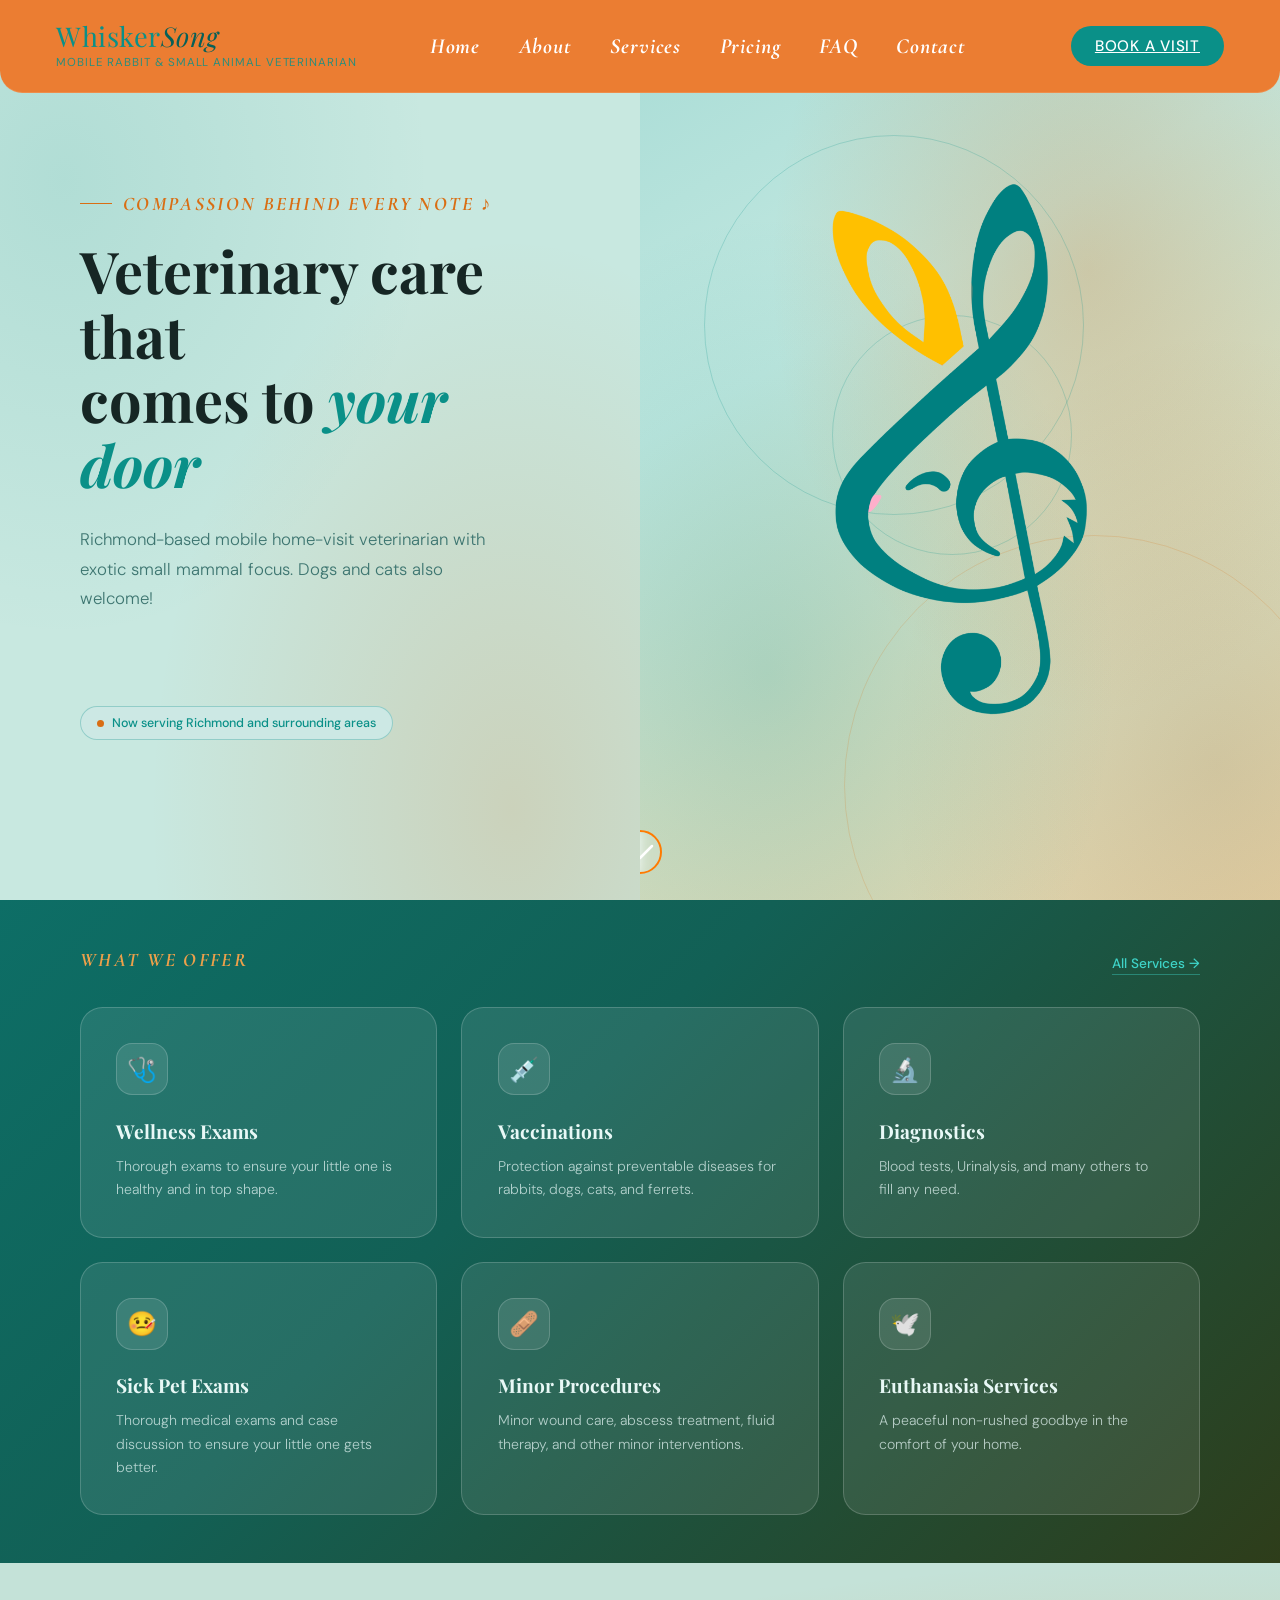
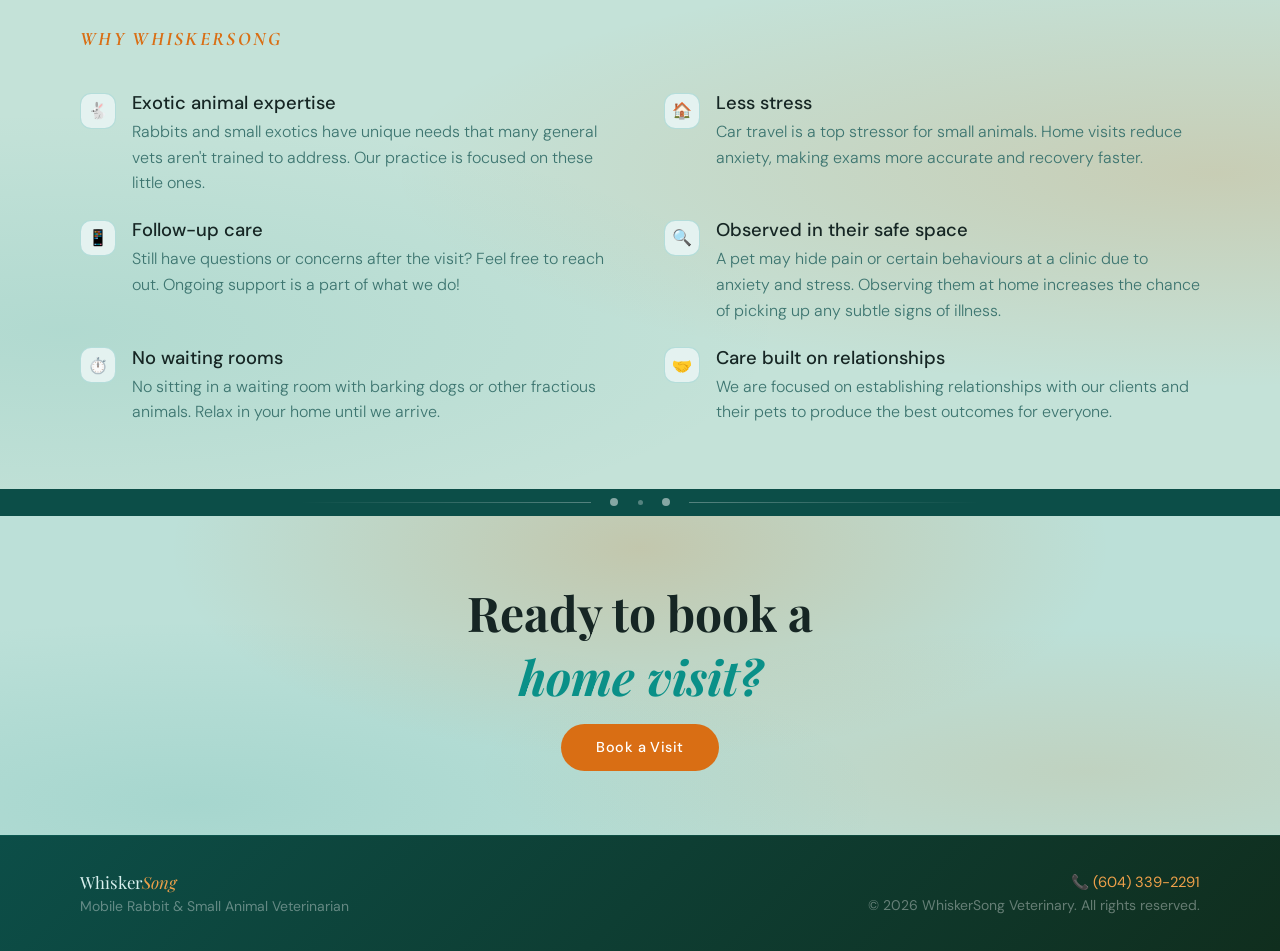
==== commit 4142b87b: "Update index.html" ====
--- a/index.html
+++ b/index.html
@@ -70,7 +70,7 @@
 <link href="https://fonts.googleapis.com/css2?family=Playfair+Display:ital,wght@0,400;0,600;1,400&family=DM+Sans:wght@300;400;500&family=Cormorant+Garamond:ital,wght@0,500;1,500&display=swap" rel="stylesheet">
 <link rel="stylesheet" href="styles.css">
 <style>
-section, footer { display: block; margin: 0; }
+section { display: block; margin: 0; }
 
 /* ── HERO ── */
   .hero {
--- a/styles.css
+++ b/styles.css
@@ -94,18 +94,19 @@
 footer {
   background: linear-gradient(135deg, #0c4e48 0%, #102e1e 100%);
   color: rgba(255,255,255,0.5);
-  padding: 3.5rem 5rem;
+  padding: 2.2rem 5rem;
+  border-top: 1px solid rgba(10,144,136,0.2);
   display: flex; justify-content: space-between; align-items: center;
-  border-top: 1px solid rgba(10,144,136,0.2);
+  position: relative; z-index: 1;
 }
-.footer-brand { font-family: 'Playfair Display', serif; font-size: 1.1rem; color: #d8f0ee; margin-bottom: 0.4rem; }
+.footer-brand { font-family: 'Playfair Display', serif; font-size: 1.05rem; color: #d8f0ee; margin-bottom: 0.28rem; }
 .footer-brand span { color: var(--terra-light); font-style: italic; }
-.footer-sub { font-size: 0.8rem; }
+.footer-sub { font-size: 0.875rem; color: rgba(255,255,255,0.36); }
 .footer-links { display: flex; gap: 2rem; list-style: none; }
-.footer-links a { text-decoration: none; font-size: 0.82rem; color: rgba(255,255,255,0.4); transition: color 0.2s; }
+.footer-links a { text-decoration: none; font-size: 0.875rem; color: rgba(255,255,255,0.36); transition: color 0.2s; }
 .footer-links a:hover { color: var(--sage-light); }
-.footer-right { text-align: right; font-size: 0.8rem; }
-.footer-phone { color: var(--terra-light); font-size: 1rem; margin-bottom: 0.3rem; }
+.footer-right { text-align: right; font-size: 0.875rem; color: rgba(255,255,255,0.36); }
+.footer-phone { color: var(--terra-light); font-size: 0.92rem; margin-bottom: 0.22rem; }
 
 /* ── SCROLL INDICATORS ── */
 .scroll-down, .scroll-up {
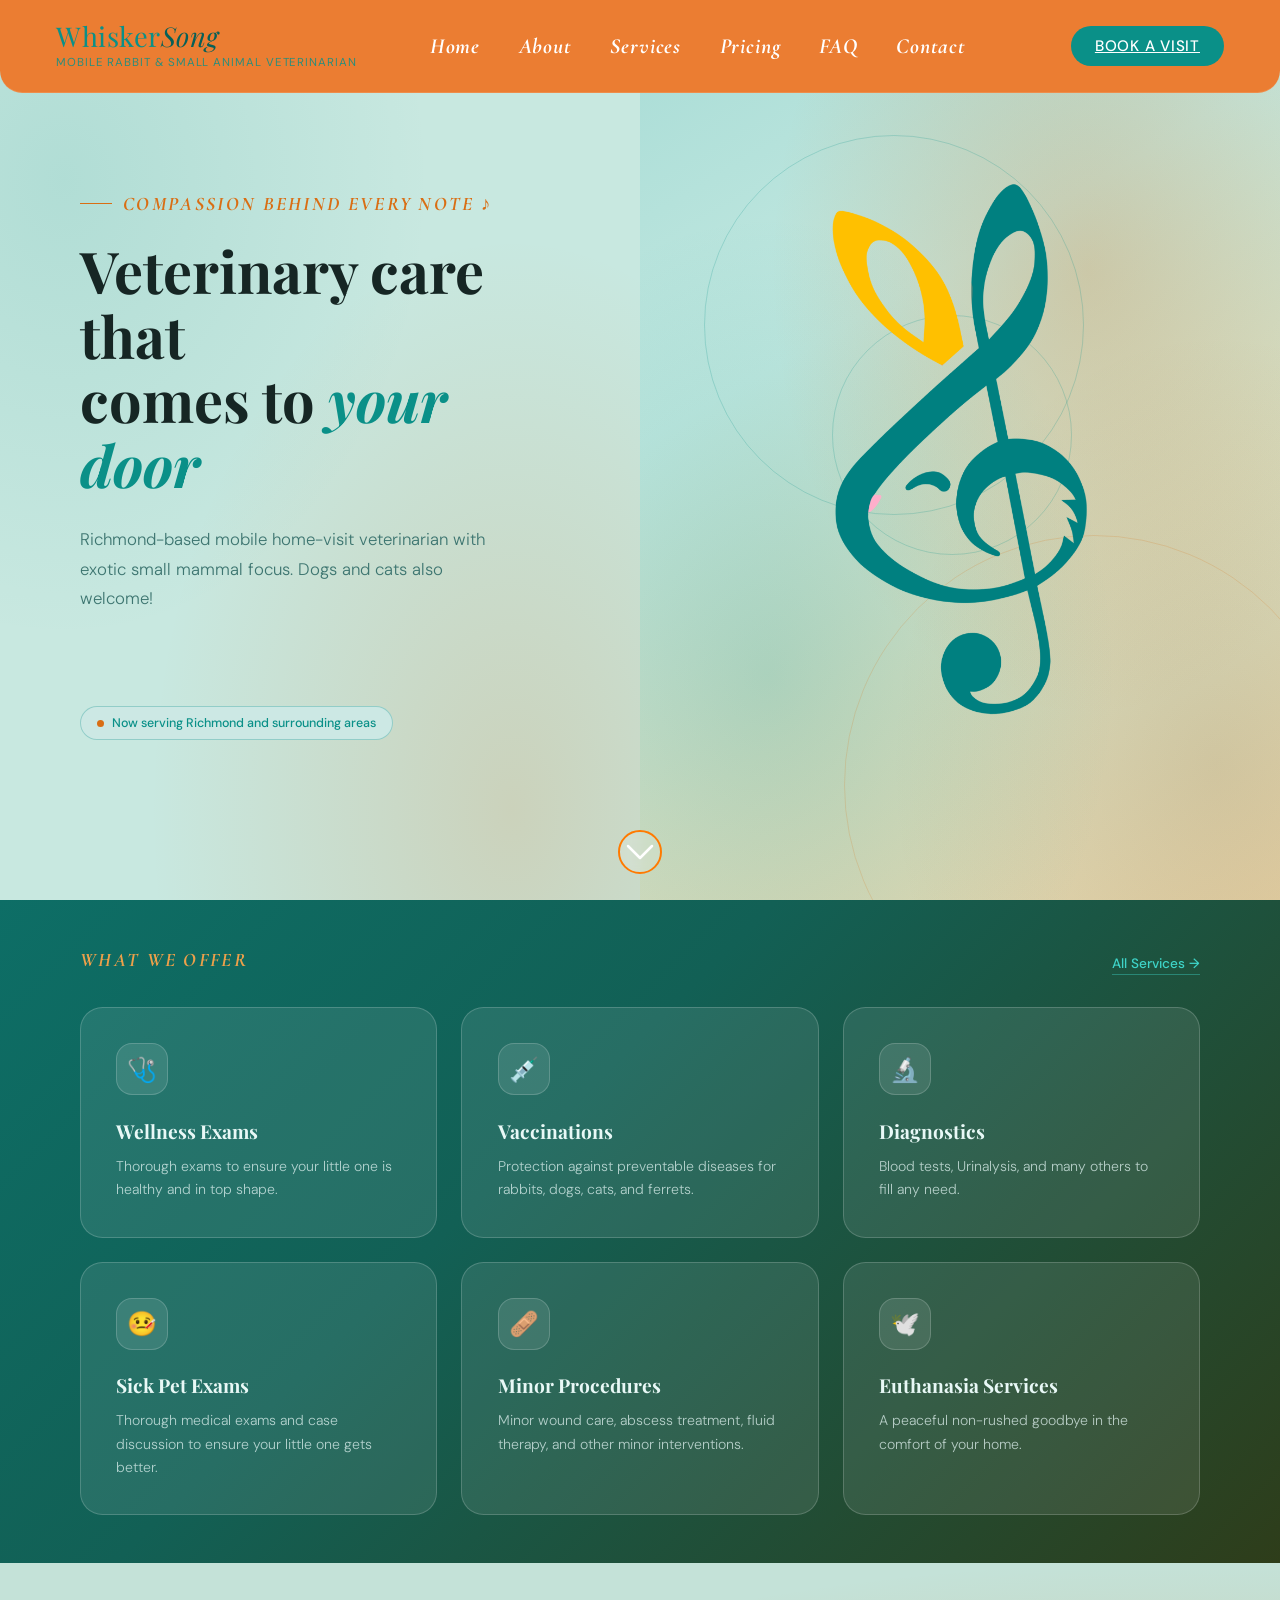
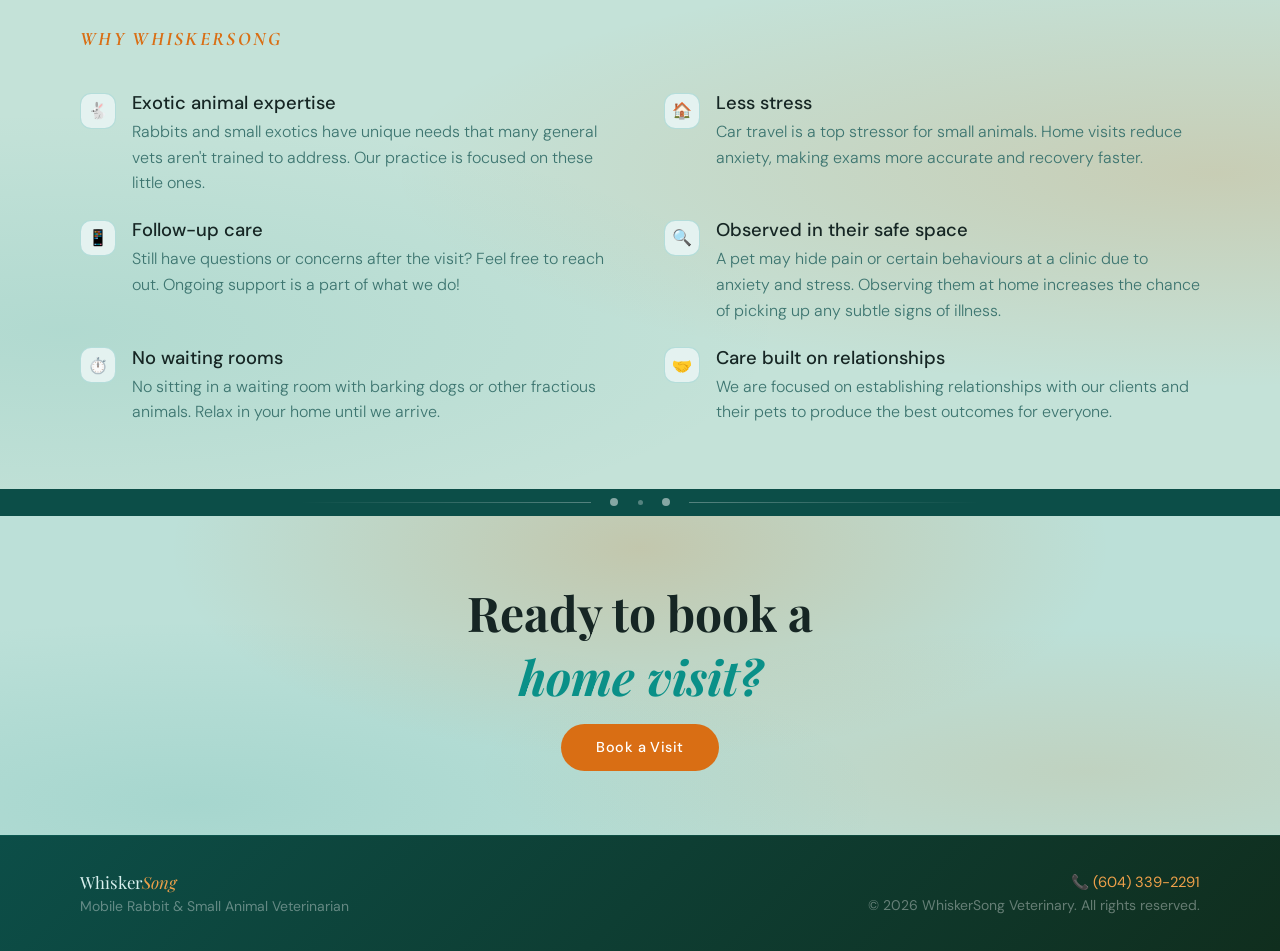
==== commit 684eb1f8: "Update index.html" ====
--- a/index.html
+++ b/index.html
@@ -82,7 +82,7 @@
 .hero-left {
     display: flex; flex-direction: column; justify-content: center;
     padding: 5rem 4rem 3rem 5rem;
-    position: relative; z-index: 2;
+    position: relative;
     background:
       radial-gradient(ellipse at 80% 90%, rgba(217,110,20,0.18) 0%, transparent 50%),
       radial-gradient(ellipse at 10% 20%, rgba(10,144,136,0.12) 0%, transparent 45%),
